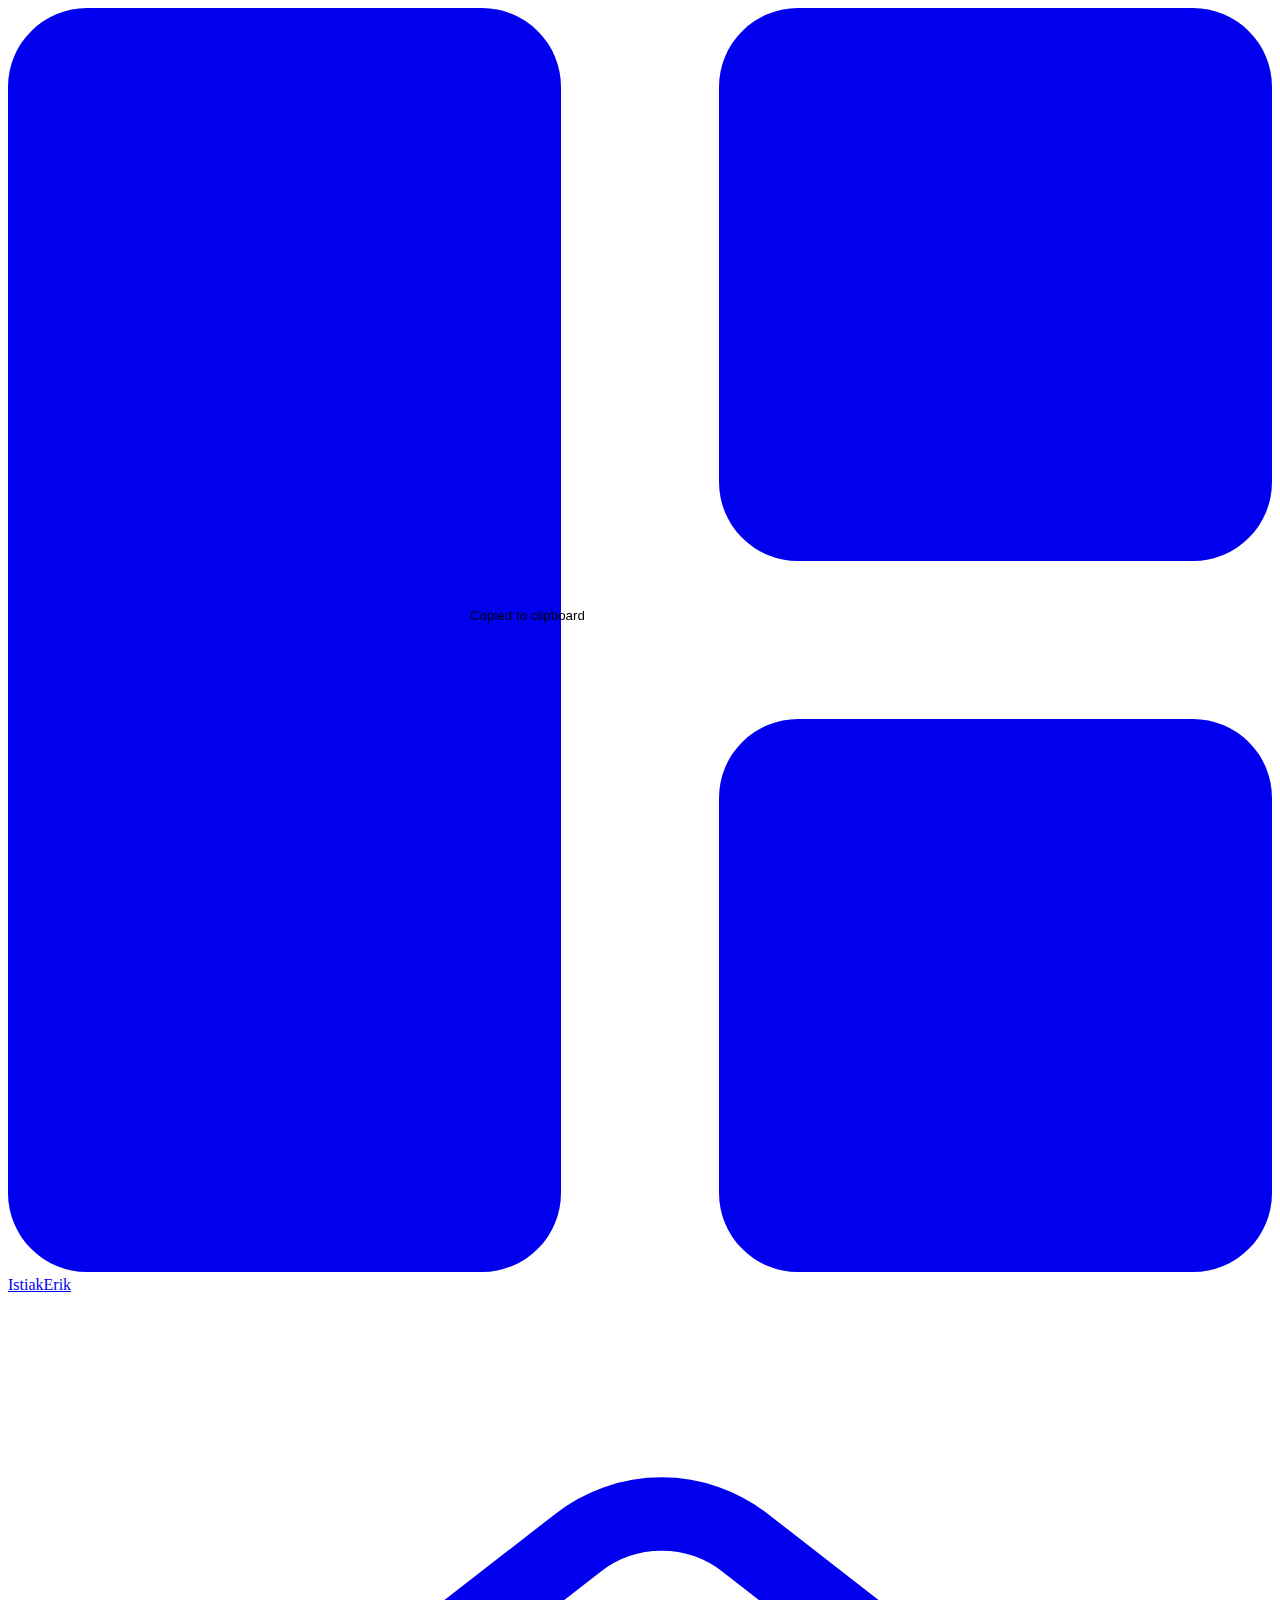
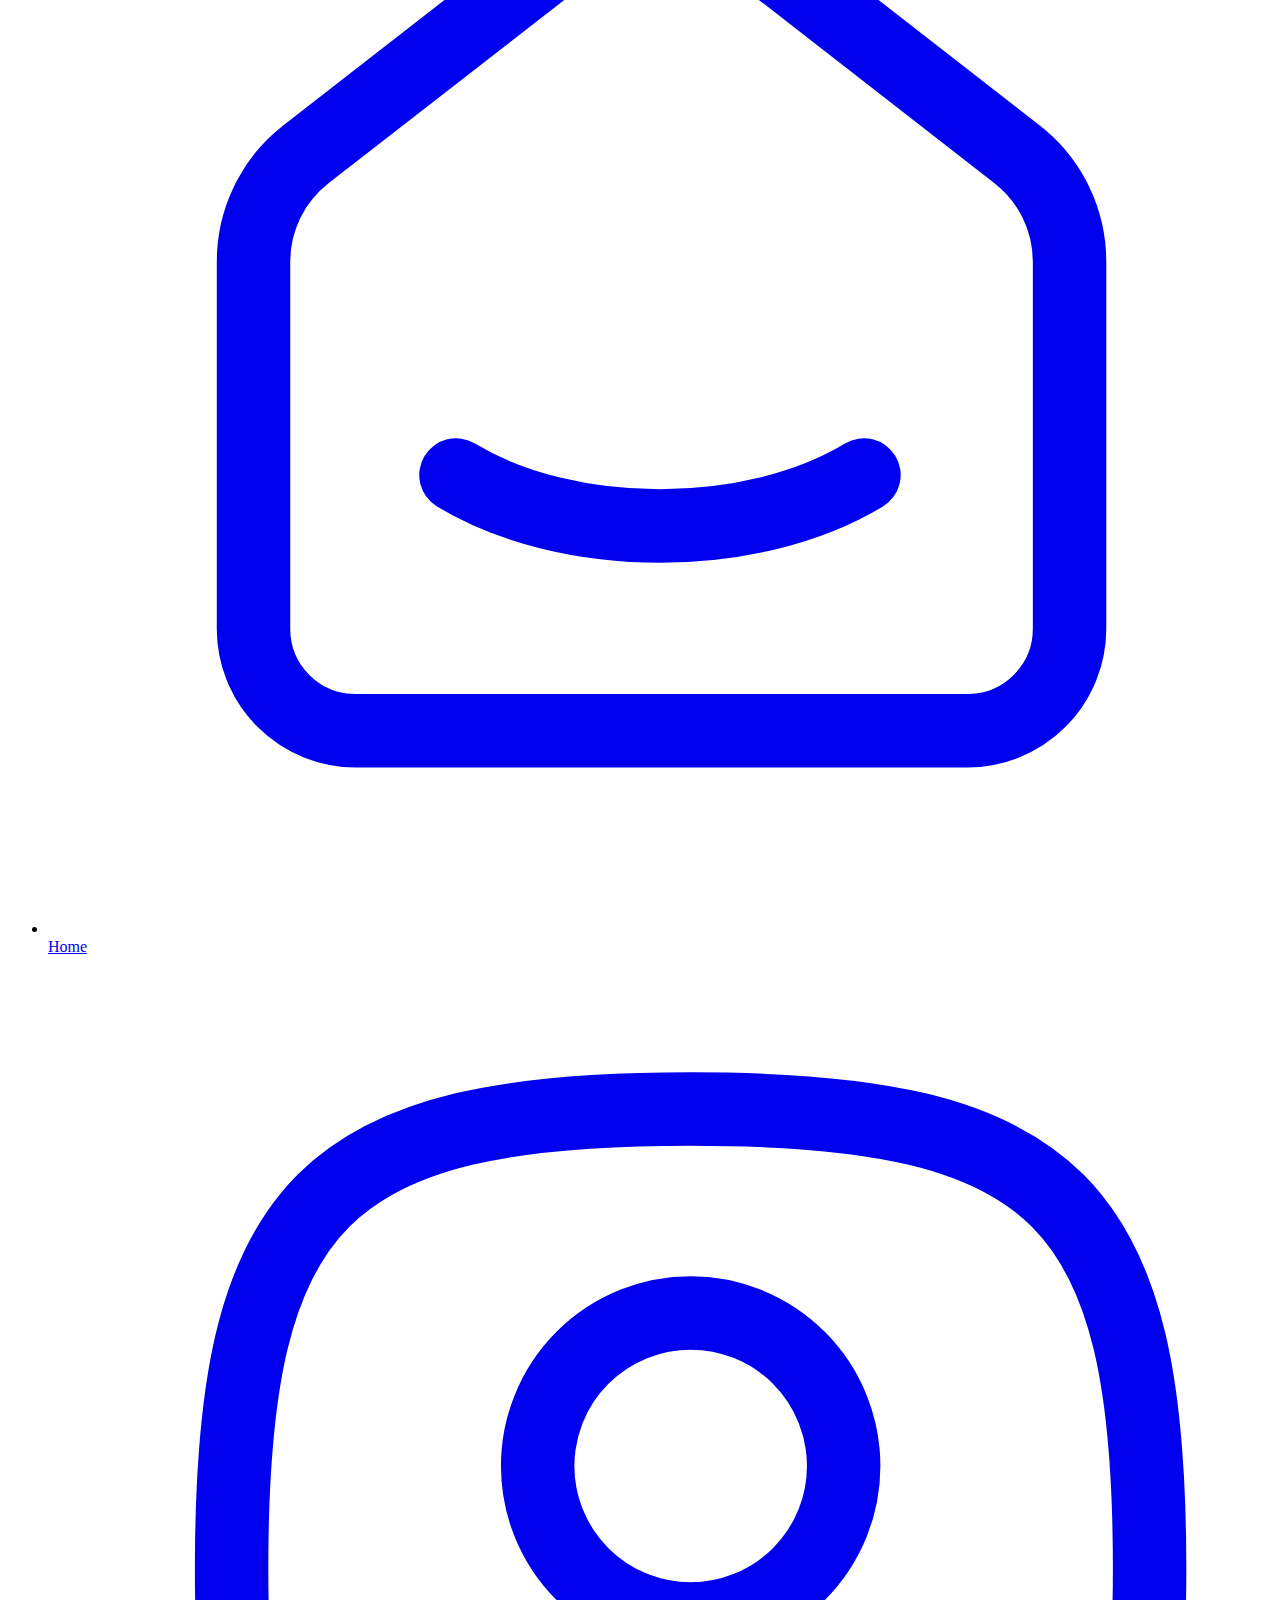
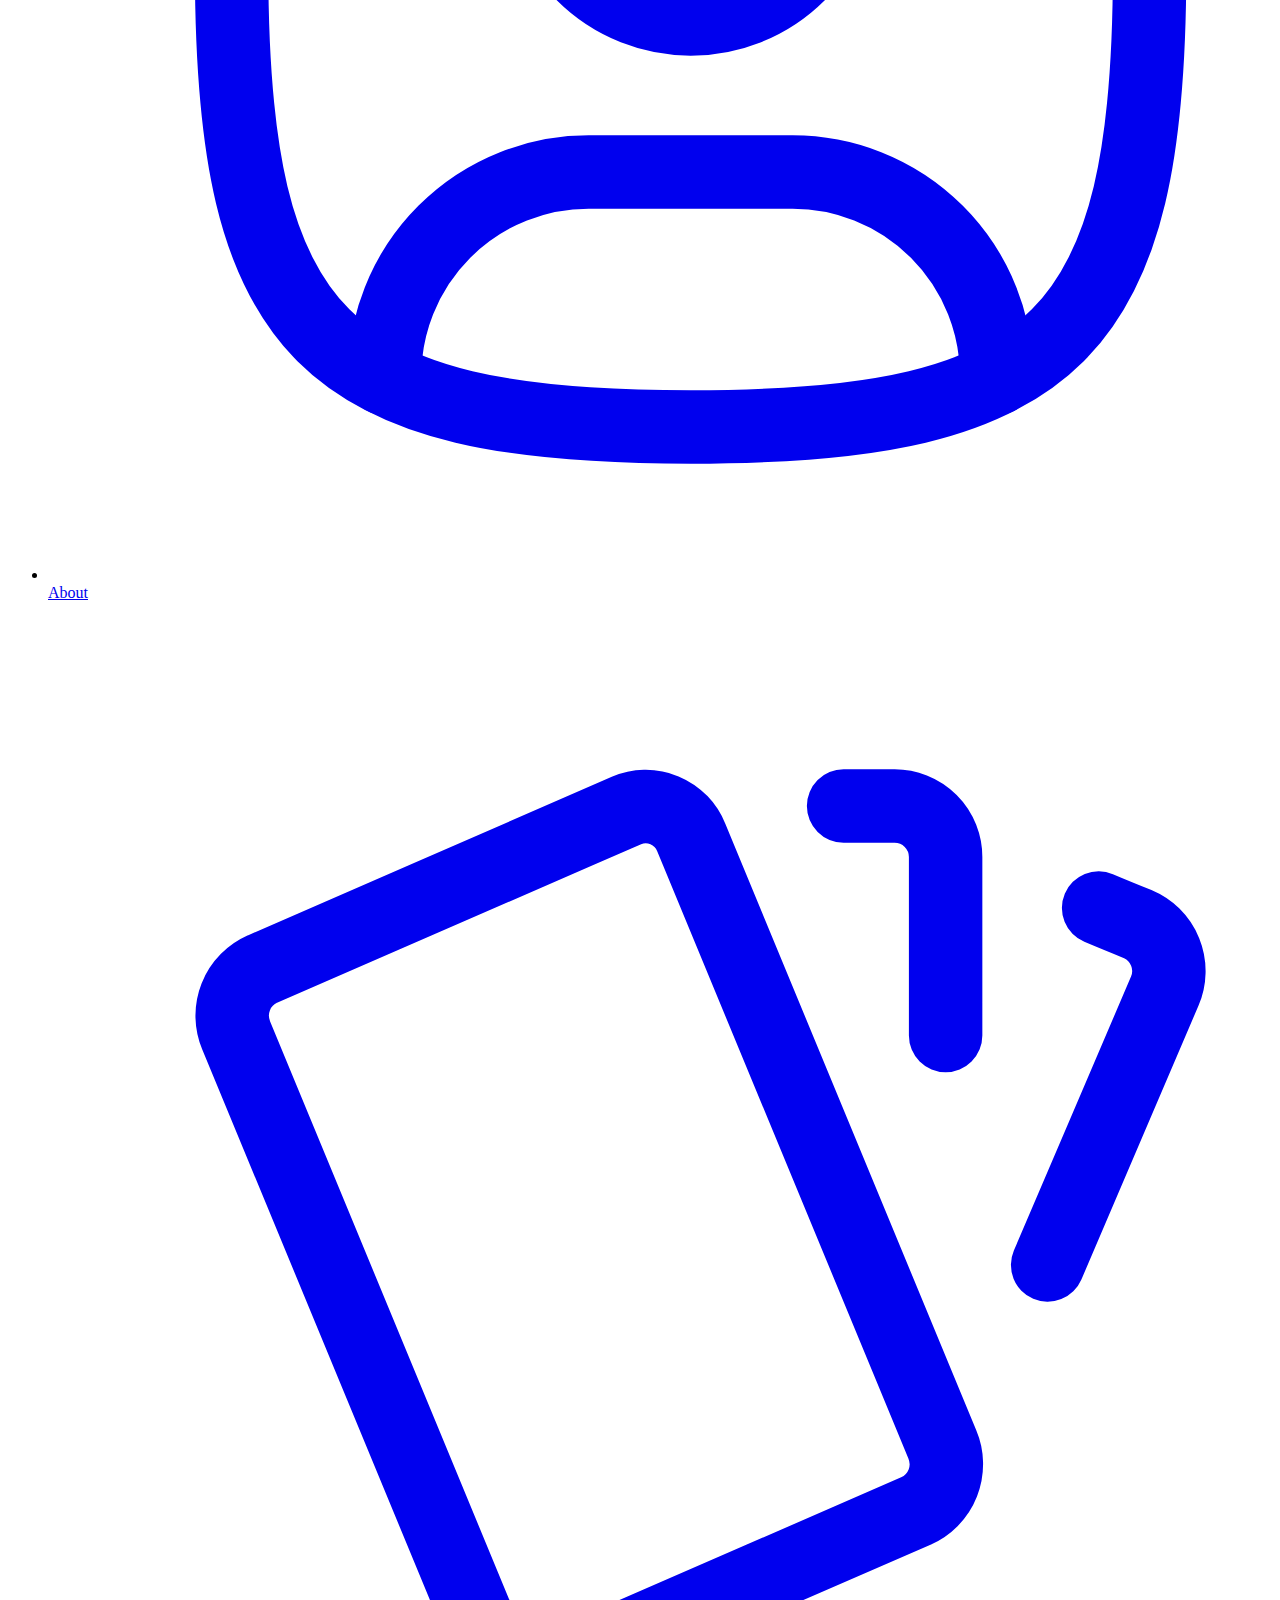
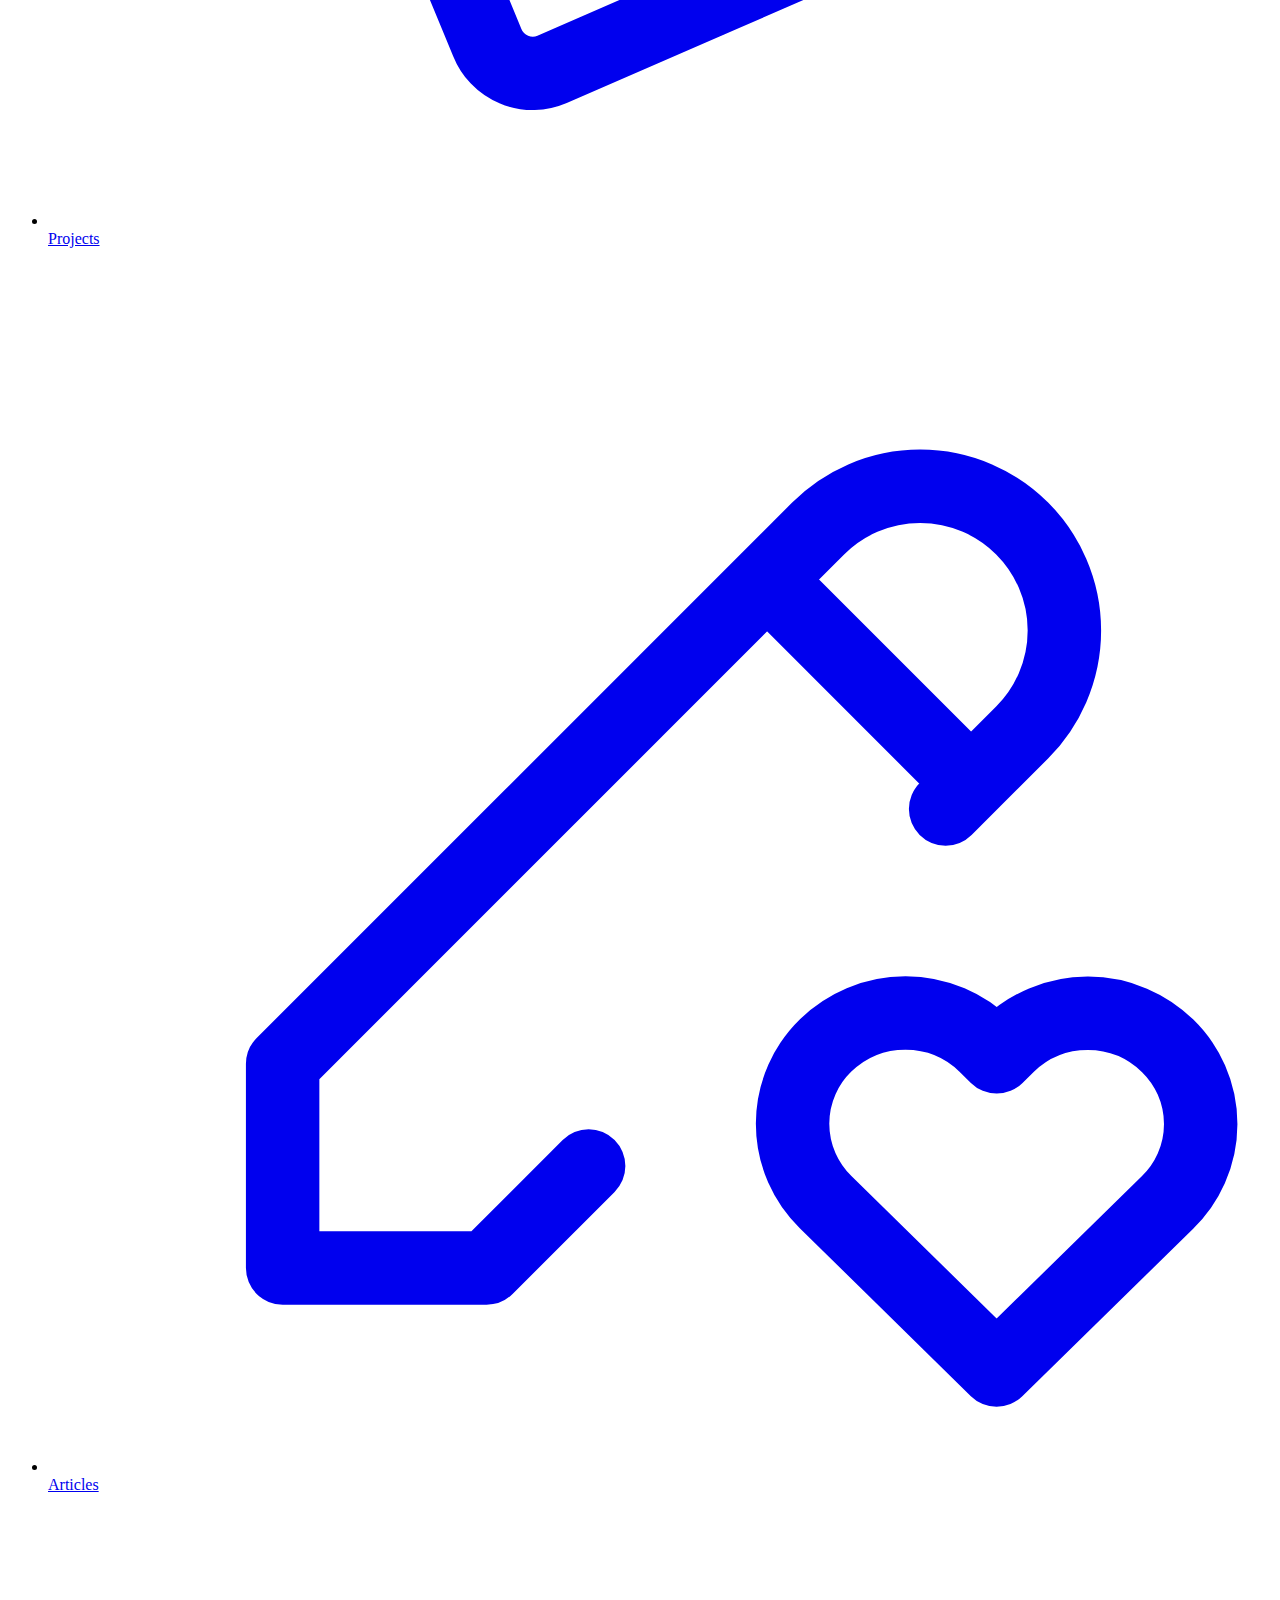
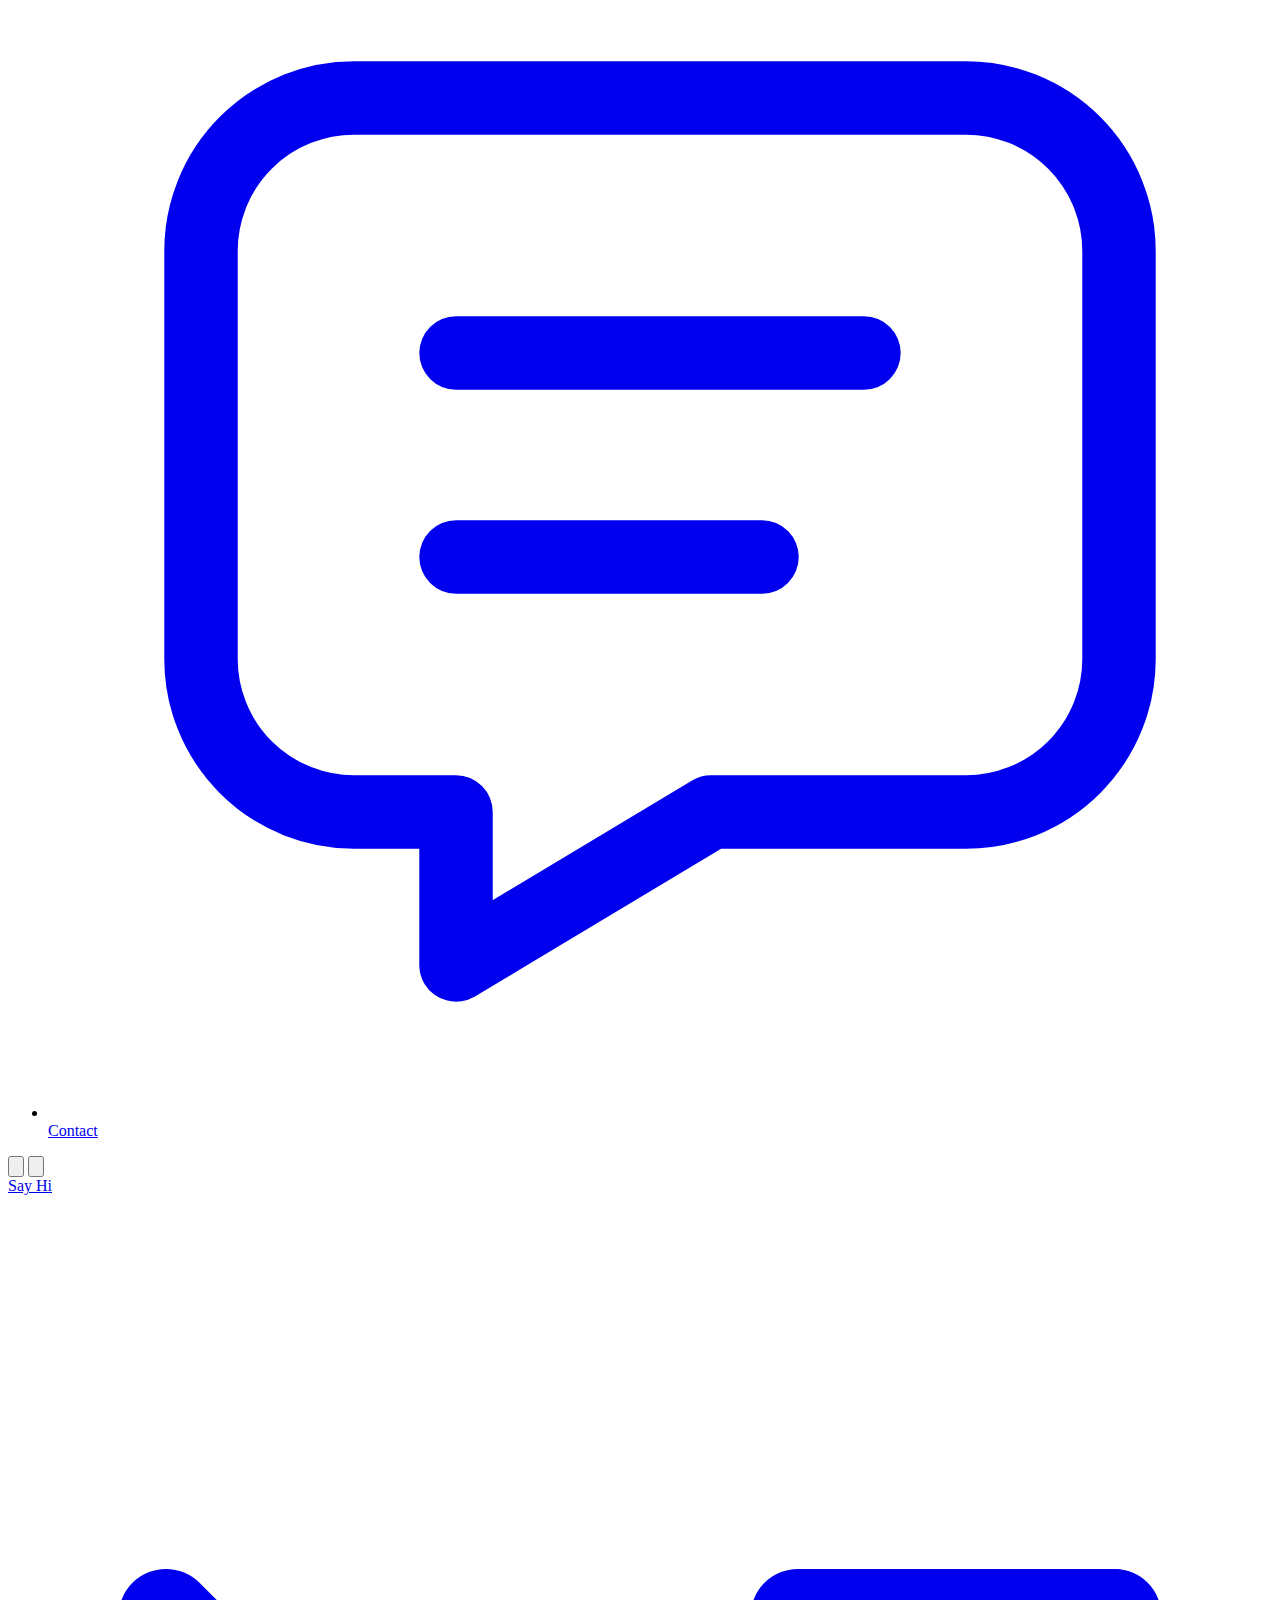
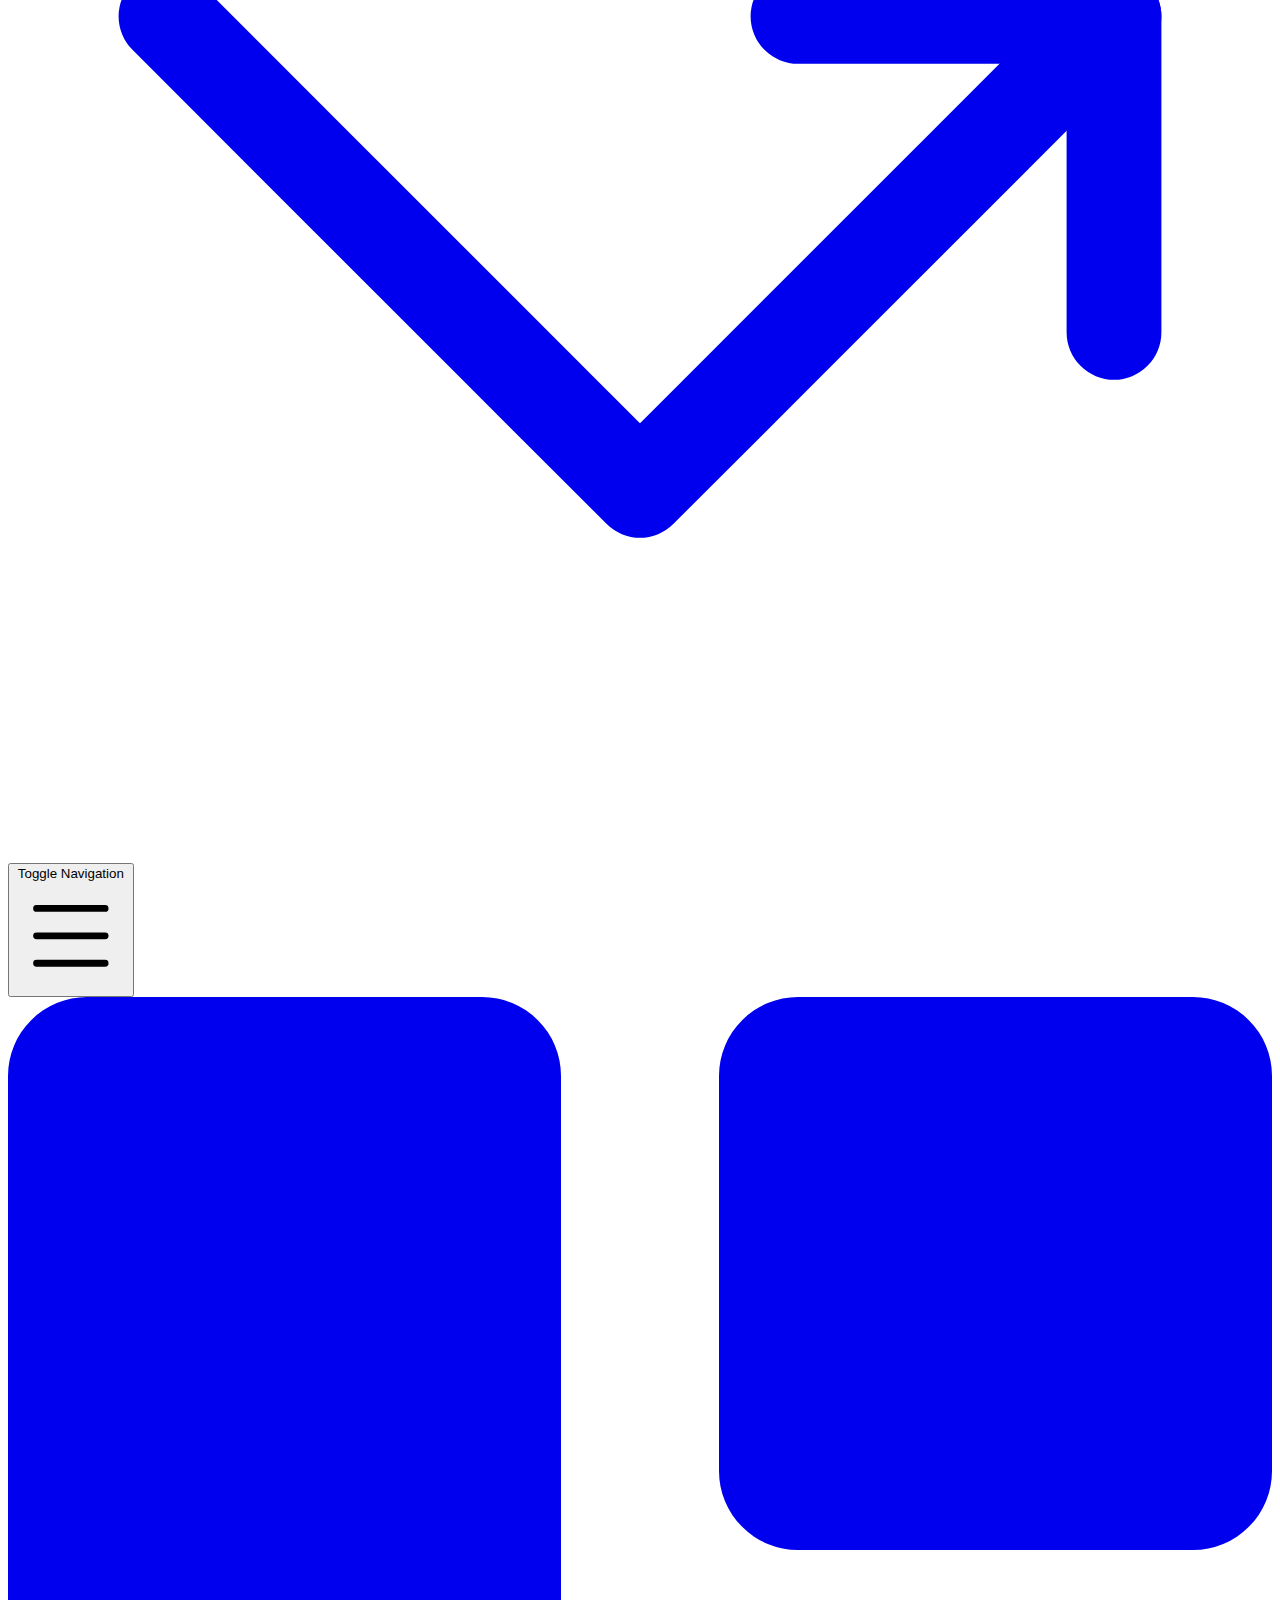
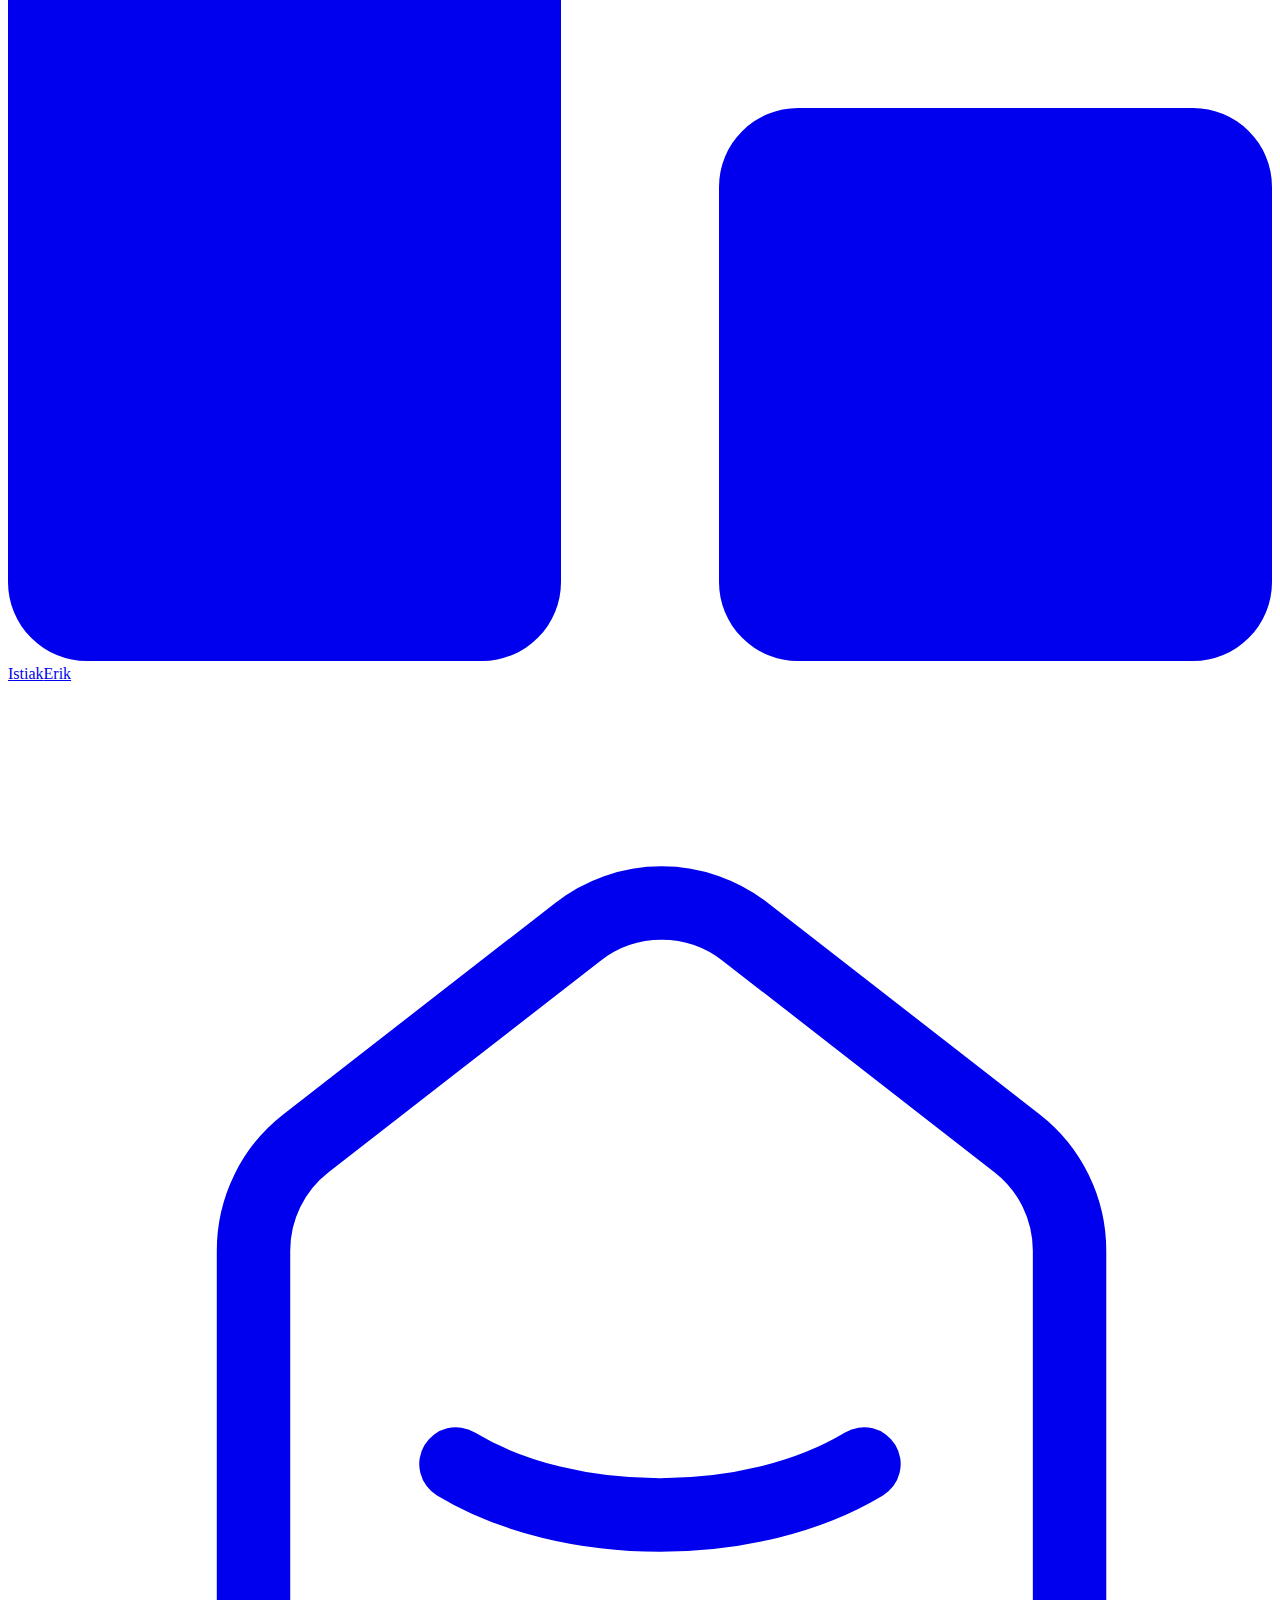
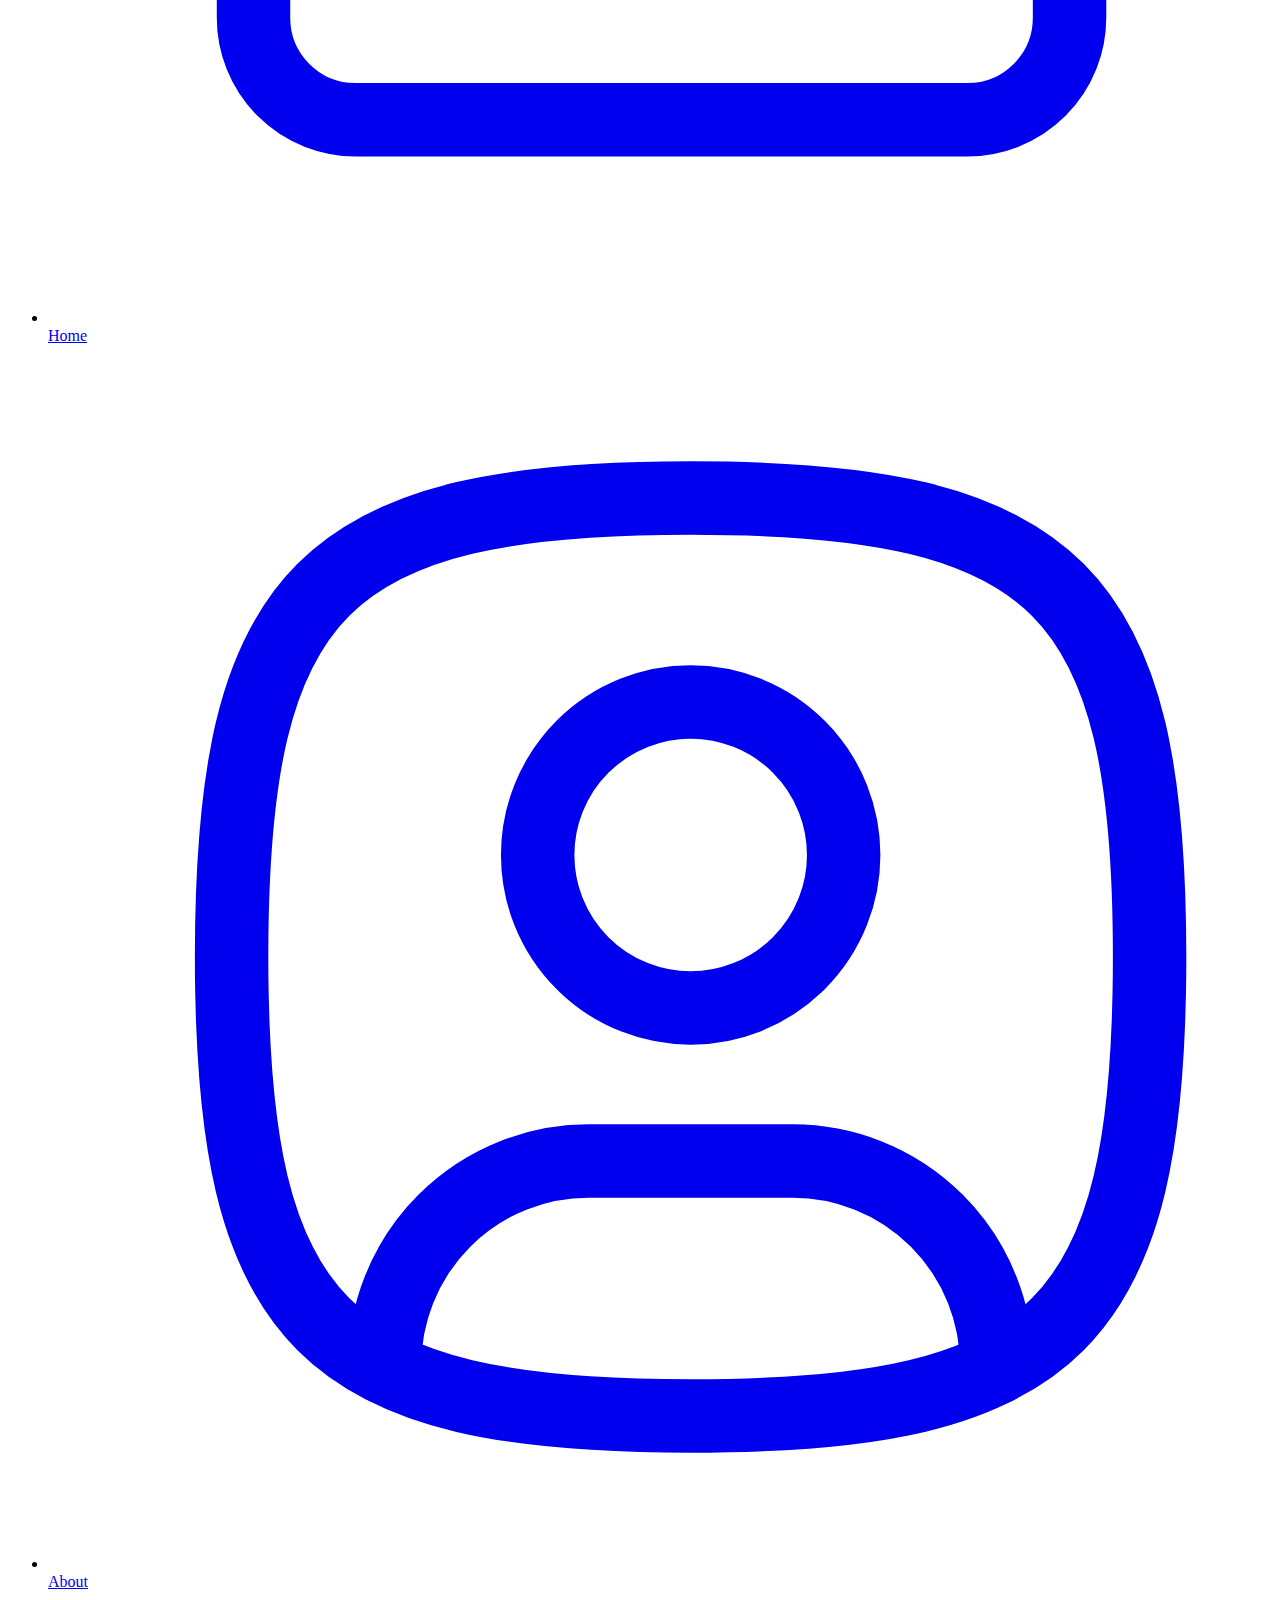
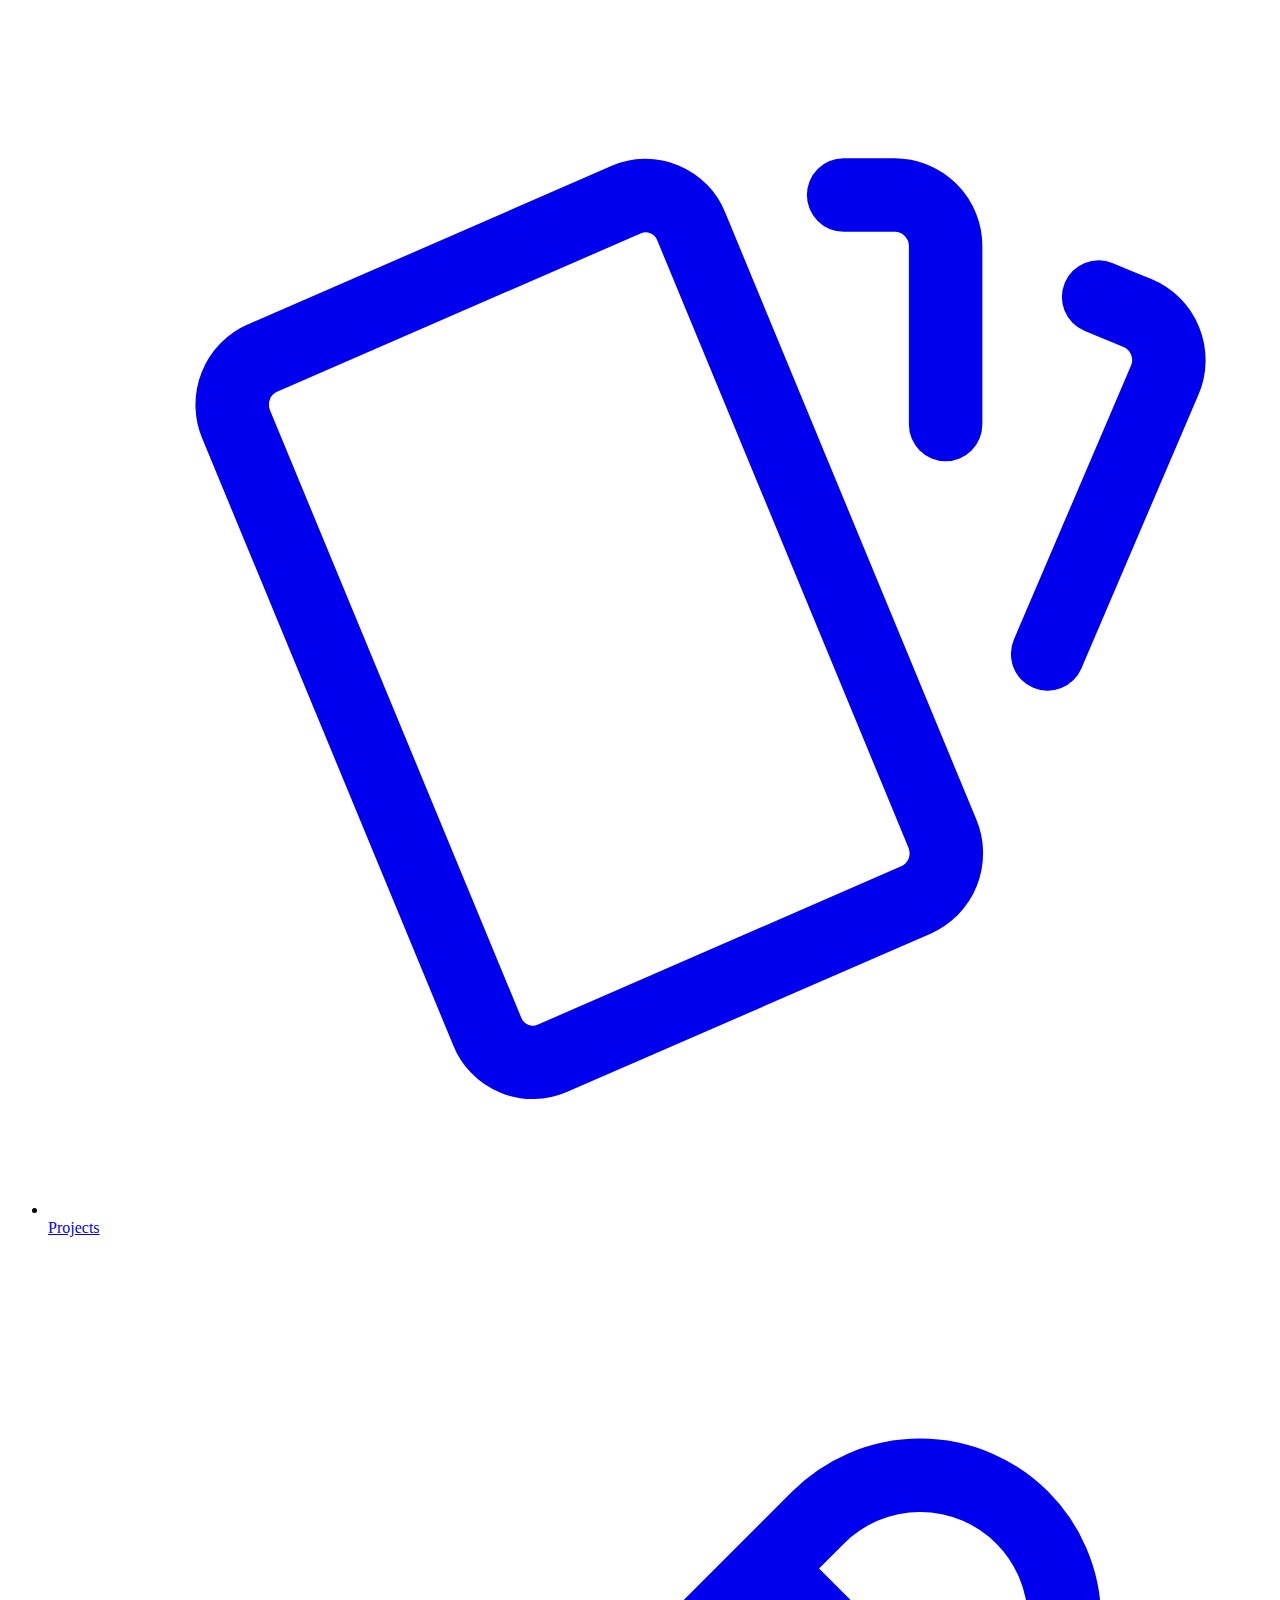
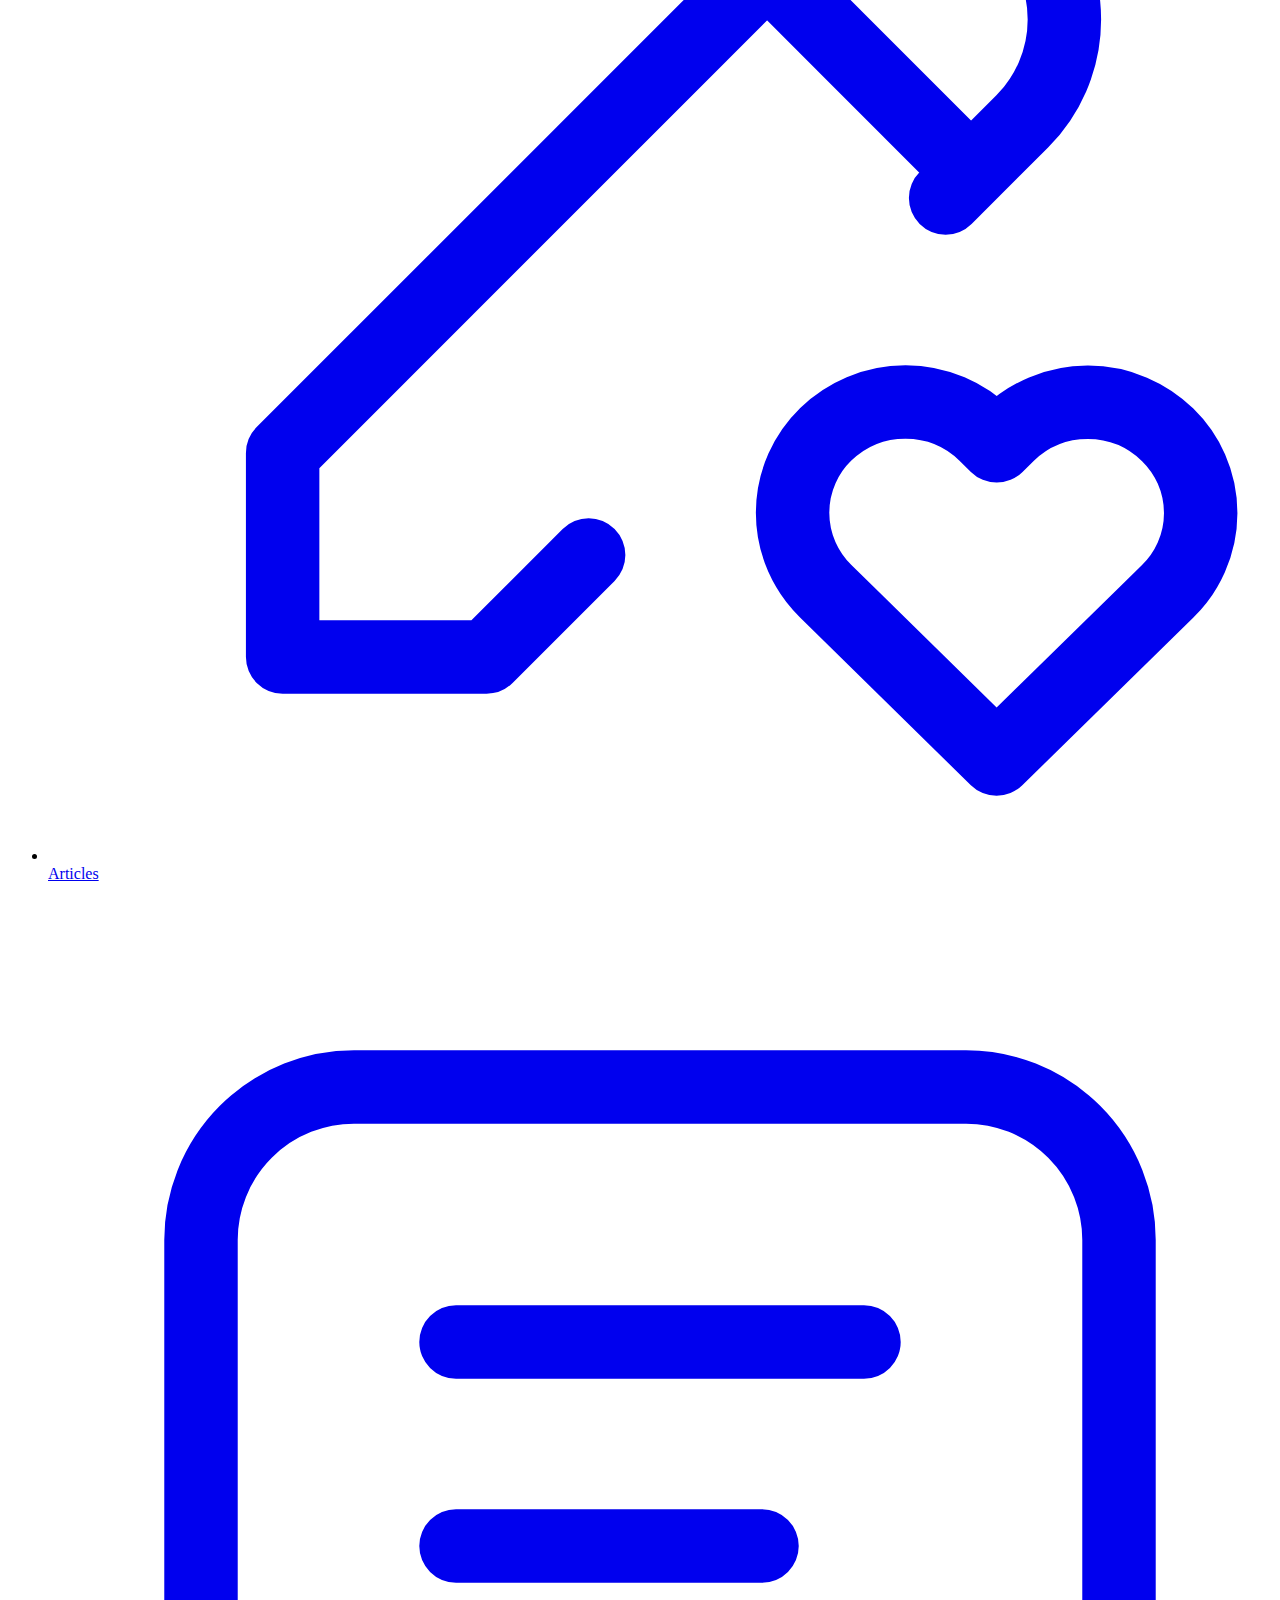
==== index.html @ b9581743 "Add files via upload" ====
<!DOCTYPE html>
<html lang="en" class="h-full dark"><head>
<meta http-equiv="content-type" content="text/html; charset=UTF-8">
    <!-- Required meta tags -->
    <meta charset="UTF-8">
    <meta name="viewport" content="width=device-width, initial-scale=1.0">
    <meta http-equiv="X-UA-Compatible" content="ie=edge">

    <!-- Title -->
    <title>Istiak Erik - Developer</title>

    <!-- Favicon -->
    <link rel="icon" href="https://marveltheme.com/tf/html/bentofolio-preview/assets/img/favicon.svg" type="image/svg+xml">

    <!-- Fonts -->
    <link rel="preconnect" href="https://fonts.googleapis.com/">
    <link rel="preconnect" href="https://fonts.gstatic.com/" crossorigin="">
    <link href="index_files/css2.css" rel="stylesheet">

    <!-- Styles -->
    <link rel="stylesheet" type="text/css" href="index_files/swiper-bundle.min.css">
    <link rel="stylesheet" type="text/css" href="index_files/venobox.min.css">
    <link rel="stylesheet" type="text/css" href="index_files/style.css">
</head>


<body class="relative h-screen overflow-y-auto overflow-x-hidden bg-light text-dark dark:bg-dark-2 dark:text-light">
    <div class="mx-auto flex max-w-screen-2xl flex-col justify-between gap-4 p-4 lg:gap-6 lg:p-6">
        <!-- Header -->
        <header class="sticky top-0 z-50">
            <div class="">
                <div class="flex items-center justify-between rounded-2xl bg-white p-3 shadow dark:bg-black dark:shadow-dark">
                    <!-- Logo -->
                    <a href="https://marveltheme.com/tf/html/bentofolio-preview/index.html" class="inline-flex items-center gap-3 px-3 text-2xl font-semibold text-dark dark:text-white">
                        <svg xmlns="http://www.w3.org/2000/svg" fill="none" viewBox="0 0 24 24" class="h-6 w-6">
                            <path fill="currentColor" d="M0 1.5A1.5 1.5 0 0 1 1.5 0H9a1.5 1.5 0 0 1 1.5 1.5v21A1.5 1.5 0 0 1 9 24H1.5A1.5 1.5 0 0 1 0 22.5v-21Zm13.5 0A1.5 1.5 0 0 1 15 0h7.5A1.5 1.5 0 0 1 24 1.5V9a1.5 1.5 0 0 1-1.5 1.5H15A1.5 1.5 0 0 1 13.5 9V1.5Zm0 13.5a1.5 1.5 0 0 1 1.5-1.5h7.5A1.5 1.5 0 0 1 24 15v7.5a1.5 1.5 0 0 1-1.5 1.5H15a1.5 1.5 0 0 1-1.5-1.5V15Z"></path>
                        </svg>

                        <span> Istiak<span class="text-primary">Erik</span> </span>
                    </a>

                    <!-- Navigation menu -->
                    <ul class="hidden flex-1 flex-wrap items-center justify-center lg:flex">
                        <li class="group/menu-item active">
                            <a href="index.html" class="group inline-flex items-center gap-2 rounded-lg px-3 py-2 text-center text-base font-medium text-muted transition hover:bg-light hover:text-dark group-[.active]/menu-item:bg-light group-[.active]/menu-item:text-dark dark:hover:bg-dark-2 dark:hover:text-white dark:group-[.active]/menu-item:bg-dark-2 dark:group-[.active]/menu-item:text-white">
                                <svg xmlns="http://www.w3.org/2000/svg" viewBox="0 0 20 20" fill="none" stroke="currentColor" stroke-linecap="round" stroke-linejoin="round" stroke-width="1.2" class="h-6 w-6 text-[#8991A7] transition group-hover:text-dark group-[.active]/menu-item:text-dark dark:group-hover:text-white dark:group-[.active]/menu-item:text-white">
                                    <path d="M15.833 7.258 11.39 3.802a2.222 2.222 0 0 0-2.728 0L4.216 7.258a2.22 2.22 0 0 0-.858 1.754v6a1.667 1.667 0 0 0 1.667 1.667h10a1.667 1.667 0 0 0 1.667-1.666v-6c0-.686-.317-1.334-.859-1.755Z"></path>
                                    <path d="M13.333 12.5c-1.841 1.11-4.826 1.11-6.667 0"></path>
                                </svg>
                                <span>Home</span>
                            </a>
                        </li>
                        <li class="group/menu-item ">
                            <a href="about.html" class="group inline-flex items-center gap-2 rounded-lg px-3 py-2 text-center text-base font-medium text-muted transition hover:bg-light hover:text-dark group-[.active]/menu-item:bg-light group-[.active]/menu-item:text-dark dark:hover:bg-dark-2 dark:hover:text-white dark:group-[.active]/menu-item:bg-dark-2 dark:group-[.active]/menu-item:text-white">
                                <svg xmlns="http://www.w3.org/2000/svg" viewBox="0 0 20 20" fill="none" stroke="currentColor" stroke-linecap="round" stroke-linejoin="round" stroke-width="1.2" class="h-6 w-6 text-[#8991A7] transition group-hover:text-dark group-[.active]/menu-item:text-dark dark:group-hover:text-white dark:group-[.active]/menu-item:text-white">
                                    <path d="M10.5 10.833a2.5 2.5 0 1 0 0-5 2.5 2.5 0 0 0 0 5Z"></path>
                                    <path d="M10.5 2.5c6 0 7.5 1.5 7.5 7.5s-1.5 7.5-7.5 7.5S3 16 3 10s1.5-7.5 7.5-7.5Z"></path>
                                    <path d="M5.5 16.708v-.041a3.333 3.333 0 0 1 3.333-3.334h3.334a3.333 3.333 0 0 1 3.333 3.334v.041"></path>
                                </svg>
                                <span>About</span>
                            </a>
                        </li>
                        <!-- <li class="group/menu-item ">
                            <a href="services.html" class="group inline-flex items-center gap-2 rounded-lg px-3 py-2 text-center text-base font-medium text-muted transition hover:bg-light hover:text-dark group-[.active]/menu-item:bg-light group-[.active]/menu-item:text-dark dark:hover:bg-dark-2 dark:hover:text-white dark:group-[.active]/menu-item:bg-dark-2 dark:group-[.active]/menu-item:text-white">
                                <svg xmlns="http://www.w3.org/2000/svg" viewBox="0 0 20 20" fill="none" stroke="currentColor" stroke-linecap="round" stroke-linejoin="round" stroke-width="1.2" class="h-6 w-6 text-[#8991A7] transition group-hover:text-dark group-[.active]/menu-item:text-dark dark:group-hover:text-white dark:group-[.active]/menu-item:text-white">
                                    <path d="M10.5 3.333 3.833 6.667 10.5 10l6.667-3.333L10.5 3.333ZM3.833 10l6.667 3.333L17.167 10M3.833 13.333l6.667 3.334 6.667-3.334"></path>
                                </svg>
                                <span>Services</span>
                            </a>
                        </li> -->
                        <li class="group/menu-item ">
                            <a href="portfolio.html" class="group inline-flex items-center gap-2 rounded-lg px-3 py-2 text-center text-base font-medium text-muted transition hover:bg-light hover:text-dark group-[.active]/menu-item:bg-light group-[.active]/menu-item:text-dark dark:hover:bg-dark-2 dark:hover:text-white dark:group-[.active]/menu-item:bg-dark-2 dark:group-[.active]/menu-item:text-white">
                                <svg xmlns="http://www.w3.org/2000/svg" viewBox="0 0 20 20" fill="none" stroke="currentColor" stroke-linecap="round" stroke-linejoin="round" stroke-width="1.2" class="h-6 w-6 text-[#8991A7] transition group-hover:text-dark group-[.active]/menu-item:text-dark dark:group-hover:text-white dark:group-[.active]/menu-item:text-white">
                                    <path d="m3.503 5.998 5.949-2.591a.8.8 0 0 1 1.058.439l4.103 9.918a.834.834 0 0 1-.428 1.087l-5.948 2.59a.8.8 0 0 1-1.059-.438l-4.103-9.92a.833.833 0 0 1 .428-1.085ZM13 3.333h.833a.833.833 0 0 1 .834.834v2.916M17.167 5c.22.093.433.18.64.263a.833.833 0 0 1 .442 1.092l-1.915 4.478"></path>
                                </svg>
                                <span>Projects</span>
                            </a>
                        </li>
                        <li class="group/menu-item ">
                            <a href="blogs.html" class="group inline-flex items-center gap-2 rounded-lg px-3 py-2 text-center text-base font-medium text-muted transition hover:bg-light hover:text-dark group-[.active]/menu-item:bg-light group-[.active]/menu-item:text-dark dark:hover:bg-dark-2 dark:hover:text-white dark:group-[.active]/menu-item:bg-dark-2 dark:group-[.active]/menu-item:text-white">
                                <svg xmlns="http://www.w3.org/2000/svg" viewBox="0 0 20 20" fill="none" stroke="currentColor" stroke-linecap="round" stroke-linejoin="round" stroke-width="1.2" class="h-6 w-6 text-[#8991A7] transition group-hover:text-dark group-[.active]/menu-item:text-dark dark:group-hover:text-white dark:group-[.active]/menu-item:text-white">
                                    <path d="m14.667 9.167 1.25-1.25a2.357 2.357 0 1 0-3.333-3.334l-8.75 8.75v3.334h3.333L8.834 15m2.916-9.583 3.333 3.333m.417 9.583 2.792-2.736a1.785 1.785 0 0 0 .004-2.56 1.87 1.87 0 0 0-2.608-.005l-.186.184-.186-.184a1.869 1.869 0 0 0-2.607-.005 1.787 1.787 0 0 0-.005 2.56l2.796 2.746Z"></path>
                                </svg>
                                <span>Articles</span>
                            </a>
                        </li>
                        <li class="group/menu-item ">
                            <a href="contact.html" class="group inline-flex items-center gap-2 rounded-lg px-3 py-2 text-center text-base font-medium text-muted transition hover:bg-light hover:text-dark group-[.active]/menu-item:bg-light group-[.active]/menu-item:text-dark dark:hover:bg-dark-2 dark:hover:text-white dark:group-[.active]/menu-item:bg-dark-2 dark:group-[.active]/menu-item:text-white">
                                <svg xmlns="http://www.w3.org/2000/svg" viewBox="0 0 20 20" fill="none" stroke="currentColor" stroke-linecap="round" stroke-linejoin="round" stroke-width="1.2" class="h-6 w-6 text-[#8991A7] transition group-hover:text-dark group-[.active]/menu-item:text-dark dark:group-hover:text-white dark:group-[.active]/menu-item:text-white">
                                    <path d="M6.667 7.5h6.666m-6.666 3.333h5M15 3.333a2.5 2.5 0 0 1 2.5 2.5V12.5A2.5 2.5 0 0 1 15 15h-4.167l-4.166 2.5V15H5a2.5 2.5 0 0 1-2.5-2.5V5.833a2.5 2.5 0 0 1 2.5-2.5h10Z"></path>
                                </svg>
                                <span>Contact</span>
                            </a>
                        </li>
                    </ul>

                    <!-- Header buttons -->
                    <div class="hidden items-center gap-4 lg:flex">
                        <!-- Theme appearance toggler -->
                        <div class="">
                            <button type="button" class="hs-dark-mode group flex h-10 w-10 items-center justify-center rounded-lg text-center font-medium text-dark transition hover:bg-light hs-dark-mode-active:hidden dark:text-gray-400 dark:hover:text-gray-500" data-hs-theme-click-value="dark">
                                <svg xmlns="http://www.w3.org/2000/svg" fill="currentColor" viewBox="0 0 24 24" class="h-6 w-6">
                                    <path d="M11.8 3a8.656 8.656 0 0 0-4.523 1.28A8.918 8.918 0 0 0 4.04 7.756a9.167 9.167 0 0 0 .44 9.24 8.863 8.863 0 0 0 3.553 3.137 8.633 8.633 0 0 0 4.624.824 8.69 8.69 0 0 0 4.381-1.723 8.973 8.973 0 0 0 2.892-3.78c.3-.738-.419-1.48-1.142-1.179a5.604 5.604 0 0 1-3.892.15 5.74 5.74 0 0 1-3.083-2.431 5.956 5.956 0 0 1-.848-3.886c.17-1.357.8-2.61 1.78-3.541l.069-.072c.485-.567.099-1.488-.668-1.488h-.234l-.06-.005L11.8 3Z"></path>
                                </svg>
                            </button>
                            <button type="button" class="hs-dark-mode group hidden h-10 w-10 items-center justify-center rounded-lg text-center font-medium text-dark transition hover:bg-light hs-dark-mode-active:flex dark:text-[#FD7E41] dark:hover:bg-dark dark:hover:text-[#FD7E41]" data-hs-theme-click-value="light">
                                <svg xmlns="http://www.w3.org/2000/svg" fill="currentColor" viewBox="0 0 20 20" class="h-6 w-6">
                                    <path d="M10 15.833a.833.833 0 0 1 .828.736l.005.098v.833a.833.833 0 0 1-1.66.097l-.006-.097v-.833a.833.833 0 0 1 .833-.834Zm5.26-1.741.08.069.582.583a.833.833 0 0 1-1.1 1.248l-.078-.07-.583-.583a.833.833 0 0 1 1.015-1.306l.085.059Zm-9.42.068a.833.833 0 0 1 .068 1.1l-.069.08-.583.582a.833.833 0 0 1-1.248-1.1l.07-.078.583-.583a.833.833 0 0 1 1.178 0ZM3.333 9.167a.833.833 0 0 1 .098 1.66l-.098.006H2.5a.833.833 0 0 1-.098-1.66l.098-.006h.833Zm14.167 0a.833.833 0 0 1 .098 1.66l-.098.006h-.833a.833.833 0 0 1-.098-1.66l.098-.006h.833ZM5.178 4.008l.078.07.583.583a.833.833 0 0 1-1.1 1.247l-.078-.069-.583-.583A.833.833 0 0 1 5.092 3.95l.086.058Zm10.744.069a.833.833 0 0 1 .07 1.1l-.07.079-.583.583a.833.833 0 0 1-1.247-1.1l.069-.078.583-.584a.833.833 0 0 1 1.178 0ZM10 1.667a.833.833 0 0 1 .828.736l.005.097v.833a.833.833 0 0 1-1.66.098l-.006-.098V2.5A.833.833 0 0 1 10 1.667Zm0 4.166a4.167 4.167 0 1 1-4.163 4.348L5.833 10l.004-.18A4.167 4.167 0 0 1 10 5.832Z"></path>
                                </svg>
                            </button>
                        </div>

                        <a href="contact.html" class="inline-flex items-center gap-2 rounded-lg bg-dark px-6 py-4 text-center text-base font-semibold leading-tight text-white transition hover:bg-primary dark:bg-dark-2 dark:text-white dark:hover:bg-primary dark:hover:text-white">
                            <span>Say Hi</span>
                            <svg xmlns="http://www.w3.org/2000/svg" fill="none" viewBox="0 0 20 20" stroke="currentColor" stroke-linecap="round" stroke-linejoin="round" stroke-width="1.5" class="h-5 w-5">
                                <path d="M17.5 11.667v-5h-5"></path>
                                <path d="m17.5 6.667-7.5 7.5-7.5-7.5"></path>
                            </svg>
                        </a>
                    </div>

                    <!-- Navigation toggler -->
                    <button type="button" class="text-dark transition dark:text-white/70 lg:hidden" data-hs-overlay="#mobile-menu" aria-controls="mobile-menu" aria-label="Toggle navigation">
                        <span class="sr-only">Toggle Navigation</span>
                        <svg class="h-9 w-9 flex-shrink-0" fill="currentColor" viewBox="0 0 16 16">
                            <path fill-rule="evenodd" d="M2.5 12a.5.5 0 0 1 .5-.5h10a.5.5 0 0 1 0 1H3a.5.5 0 0 1-.5-.5zm0-4a.5.5 0 0 1 .5-.5h10a.5.5 0 0 1 0 1H3a.5.5 0 0 1-.5-.5zm0-4a.5.5 0 0 1 .5-.5h10a.5.5 0 0 1 0 1H3a.5.5 0 0 1-.5-.5z"></path>
                        </svg>
                    </button>
                </div>
            </div>
        </header>
        <!-- Header end -->

        <!-- Mobile menu -->
        <div id="mobile-menu" class="hs-overlay fixed bottom-0 start-0 top-0 z-[60] hidden h-full w-64 -translate-x-full transform overflow-y-auto bg-white transition-all duration-300 hs-overlay-open:translate-x-0 dark:bg-black [&amp;::-webkit-scrollbar-thumb]:rounded-full [&amp;::-webkit-scrollbar-thumb]:bg-gray-300 [&amp;::-webkit-scrollbar-track]:bg-gray-100 [&amp;::-webkit-scrollbar]:w-2">
            <div class="flex h-full flex-col justify-between gap-5 p-5">
                <div class="">
                    <!-- Logo -->
                    <a href="index.html" class="inline-flex items-center gap-3 px-3 text-2xl font-semibold text-dark dark:text-white">
                        <svg xmlns="http://www.w3.org/2000/svg" fill="none" viewBox="0 0 24 24" class="h-6 w-6">
                            <path fill="currentColor" d="M0 1.5A1.5 1.5 0 0 1 1.5 0H9a1.5 1.5 0 0 1 1.5 1.5v21A1.5 1.5 0 0 1 9 24H1.5A1.5 1.5 0 0 1 0 22.5v-21Zm13.5 0A1.5 1.5 0 0 1 15 0h7.5A1.5 1.5 0 0 1 24 1.5V9a1.5 1.5 0 0 1-1.5 1.5H15A1.5 1.5 0 0 1 13.5 9V1.5Zm0 13.5a1.5 1.5 0 0 1 1.5-1.5h7.5A1.5 1.5 0 0 1 24 15v7.5a1.5 1.5 0 0 1-1.5 1.5H15a1.5 1.5 0 0 1-1.5-1.5V15Z"></path>
                        </svg>

                        <span> Istiak<span class="text-primary">Erik</span> </span>
                    </a>
                </div>

                <ul class="mt-4 flex flex-1 flex-col gap-2">
                    <li class="group/menu-item active">
                        <a href="index.html" class="group inline-flex w-full items-center gap-2 rounded-lg px-3 py-2 text-center text-base font-medium text-muted transition hover:bg-light hover:text-dark group-[.active]/menu-item:bg-light group-[.active]/menu-item:text-dark dark:hover:bg-dark-2 dark:hover:text-white dark:group-[.active]/menu-item:bg-dark-2 dark:group-[.active]/menu-item:text-white">
                            <svg xmlns="http://www.w3.org/2000/svg" viewBox="0 0 20 20" fill="none" stroke="currentColor" stroke-linecap="round" stroke-linejoin="round" stroke-width="1.2" class="h-6 w-6 text-[#8991A7] transition group-hover:text-dark group-[.active]/menu-item:text-dark dark:group-hover:text-white dark:group-[.active]/menu-item:text-white">
                                <path d="M15.833 7.258 11.39 3.802a2.222 2.222 0 0 0-2.728 0L4.216 7.258a2.22 2.22 0 0 0-.858 1.754v6a1.667 1.667 0 0 0 1.667 1.667h10a1.667 1.667 0 0 0 1.667-1.666v-6c0-.686-.317-1.334-.859-1.755Z"></path>
                                <path d="M13.333 12.5c-1.841 1.11-4.826 1.11-6.667 0"></path>
                            </svg>
                            <span>Home</span>
                        </a>
                    </li>
                    <li class="group/menu-item ">
                        <a href="about.html" class="group inline-flex w-full items-center gap-2 rounded-lg px-3 py-2 text-center text-base font-medium text-muted transition hover:bg-light hover:text-dark group-[.active]/menu-item:bg-light group-[.active]/menu-item:text-dark dark:hover:bg-dark-2 dark:hover:text-white dark:group-[.active]/menu-item:bg-dark-2 dark:group-[.active]/menu-item:text-white">
                            <svg xmlns="http://www.w3.org/2000/svg" viewBox="0 0 20 20" fill="none" stroke="currentColor" stroke-linecap="round" stroke-linejoin="round" stroke-width="1.2" class="h-6 w-6 text-[#8991A7] transition group-hover:text-dark group-[.active]/menu-item:text-dark dark:group-hover:text-white dark:group-[.active]/menu-item:text-white">
                                <path d="M10.5 10.833a2.5 2.5 0 1 0 0-5 2.5 2.5 0 0 0 0 5Z"></path>
                                <path d="M10.5 2.5c6 0 7.5 1.5 7.5 7.5s-1.5 7.5-7.5 7.5S3 16 3 10s1.5-7.5 7.5-7.5Z"></path>
                                <path d="M5.5 16.708v-.041a3.333 3.333 0 0 1 3.333-3.334h3.334a3.333 3.333 0 0 1 3.333 3.334v.041"></path>
                            </svg>
                            <span>About</span>
                        </a>
                    </li>
                    <!-- <li class="group/menu-item ">
                        <a href="services.html" class="group inline-flex w-full items-center gap-2 rounded-lg px-3 py-2 text-center text-base font-medium text-muted transition hover:bg-light hover:text-dark group-[.active]/menu-item:bg-light group-[.active]/menu-item:text-dark dark:hover:bg-dark-2 dark:hover:text-white dark:group-[.active]/menu-item:bg-dark-2 dark:group-[.active]/menu-item:text-white">
                            <svg xmlns="http://www.w3.org/2000/svg" viewBox="0 0 20 20" fill="none" stroke="currentColor" stroke-linecap="round" stroke-linejoin="round" stroke-width="1.2" class="h-6 w-6 text-[#8991A7] transition group-hover:text-dark group-[.active]/menu-item:text-dark dark:group-hover:text-white dark:group-[.active]/menu-item:text-white">
                                <path d="M10.5 3.333 3.833 6.667 10.5 10l6.667-3.333L10.5 3.333ZM3.833 10l6.667 3.333L17.167 10M3.833 13.333l6.667 3.334 6.667-3.334"></path>
                            </svg>
                            <span>Services</span>
                        </a>
                    </li> -->
                    <li class="group/menu-item ">
                        <a href="portfolio.html" class="group inline-flex w-full items-center gap-2 rounded-lg px-3 py-2 text-center text-base font-medium text-muted transition hover:bg-light hover:text-dark group-[.active]/menu-item:bg-light group-[.active]/menu-item:text-dark dark:hover:bg-dark-2 dark:hover:text-white dark:group-[.active]/menu-item:bg-dark-2 dark:group-[.active]/menu-item:text-white">
                            <svg xmlns="http://www.w3.org/2000/svg" viewBox="0 0 20 20" fill="none" stroke="currentColor" stroke-linecap="round" stroke-linejoin="round" stroke-width="1.2" class="h-6 w-6 text-[#8991A7] transition group-hover:text-dark group-[.active]/menu-item:text-dark dark:group-hover:text-white dark:group-[.active]/menu-item:text-white">
                                <path d="m3.503 5.998 5.949-2.591a.8.8 0 0 1 1.058.439l4.103 9.918a.834.834 0 0 1-.428 1.087l-5.948 2.59a.8.8 0 0 1-1.059-.438l-4.103-9.92a.833.833 0 0 1 .428-1.085ZM13 3.333h.833a.833.833 0 0 1 .834.834v2.916M17.167 5c.22.093.433.18.64.263a.833.833 0 0 1 .442 1.092l-1.915 4.478"></path>
                            </svg>
                            <span>Projects</span>
                        </a>
                    </li>
                    <li class="group/menu-item ">
                        <a href="blog.html" class="group inline-flex w-full items-center gap-2 rounded-lg px-3 py-2 text-center text-base font-medium text-muted transition hover:bg-light hover:text-dark group-[.active]/menu-item:bg-light group-[.active]/menu-item:text-dark dark:hover:bg-dark-2 dark:hover:text-white dark:group-[.active]/menu-item:bg-dark-2 dark:group-[.active]/menu-item:text-white">
                            <svg xmlns="http://www.w3.org/2000/svg" viewBox="0 0 20 20" fill="none" stroke="currentColor" stroke-linecap="round" stroke-linejoin="round" stroke-width="1.2" class="h-6 w-6 text-[#8991A7] transition group-hover:text-dark group-[.active]/menu-item:text-dark dark:group-hover:text-white dark:group-[.active]/menu-item:text-white">
                                <path d="m14.667 9.167 1.25-1.25a2.357 2.357 0 1 0-3.333-3.334l-8.75 8.75v3.334h3.333L8.834 15m2.916-9.583 3.333 3.333m.417 9.583 2.792-2.736a1.785 1.785 0 0 0 .004-2.56 1.87 1.87 0 0 0-2.608-.005l-.186.184-.186-.184a1.869 1.869 0 0 0-2.607-.005 1.787 1.787 0 0 0-.005 2.56l2.796 2.746Z"></path>
                            </svg>
                            <span>Articles</span>
                        </a>
                    </li>
                    <li class="group/menu-item ">
                        <a href="contact.html" class="group inline-flex w-full items-center gap-2 rounded-lg px-3 py-2 text-center text-base font-medium text-muted transition hover:bg-light hover:text-dark group-[.active]/menu-item:bg-light group-[.active]/menu-item:text-dark dark:hover:bg-dark-2 dark:hover:text-white dark:group-[.active]/menu-item:bg-dark-2 dark:group-[.active]/menu-item:text-white">
                            <svg xmlns="http://www.w3.org/2000/svg" viewBox="0 0 20 20" fill="none" stroke="currentColor" stroke-linecap="round" stroke-linejoin="round" stroke-width="1.2" class="h-6 w-6 text-[#8991A7] transition group-hover:text-dark group-[.active]/menu-item:text-dark dark:group-hover:text-white dark:group-[.active]/menu-item:text-white">
                                <path d="M6.667 7.5h6.666m-6.666 3.333h5M15 3.333a2.5 2.5 0 0 1 2.5 2.5V12.5A2.5 2.5 0 0 1 15 15h-4.167l-4.166 2.5V15H5a2.5 2.5 0 0 1-2.5-2.5V5.833a2.5 2.5 0 0 1 2.5-2.5h10Z"></path>
                            </svg>
                            <span>Contact</span>
                        </a>
                    </li>
                </ul>

                <div class="flex flex-col gap-3">
                    <button data-hs-theme-click-value="dark" class="hs-dark-mode flex w-full items-center justify-start gap-2 rounded-lg px-4 py-2 text-center text-sm text-muted transition hover:bg-light hs-dark-mode-active:hidden dark:hover:bg-dark dark:hover:text-white">
                        <svg xmlns="http://www.w3.org/2000/svg" fill="currentColor" viewBox="0 0 24 24" class="h-6 w-6">
                            <path d="M11.8 3a8.656 8.656 0 0 0-4.523 1.28A8.918 8.918 0 0 0 4.04 7.756a9.167 9.167 0 0 0 .44 9.24 8.863 8.863 0 0 0 3.553 3.137 8.633 8.633 0 0 0 4.624.824 8.69 8.69 0 0 0 4.381-1.723 8.973 8.973 0 0 0 2.892-3.78c.3-.738-.419-1.48-1.142-1.179a5.604 5.604 0 0 1-3.892.15 5.74 5.74 0 0 1-3.083-2.431 5.956 5.956 0 0 1-.848-3.886c.17-1.357.8-2.61 1.78-3.541l.069-.072c.485-.567.099-1.488-.668-1.488h-.234l-.06-.005L11.8 3Z"></path>
                        </svg>

                        <span>Change appearance</span>
                    </button>

                    <button data-hs-theme-click-value="light" class="hs-dark-mode hidden w-full items-center justify-start gap-2 rounded-lg px-4 py-2 text-center text-sm text-muted transition hover:bg-light hs-dark-mode-active:flex dark:hover:bg-dark dark:hover:text-white">
                        <svg xmlns="http://www.w3.org/2000/svg" fill="currentColor" viewBox="0 0 24 24" class="h-6 w-6">
                            <path d="M10 15.833a.833.833 0 0 1 .828.736l.005.098v.833a.833.833 0 0 1-1.66.097l-.006-.097v-.833a.833.833 0 0 1 .833-.834Zm5.26-1.741.08.069.582.583a.833.833 0 0 1-1.1 1.248l-.078-.07-.583-.583a.833.833 0 0 1 1.015-1.306l.085.059Zm-9.42.068a.833.833 0 0 1 .068 1.1l-.069.08-.583.582a.833.833 0 0 1-1.248-1.1l.07-.078.583-.583a.833.833 0 0 1 1.178 0ZM3.333 9.167a.833.833 0 0 1 .098 1.66l-.098.006H2.5a.833.833 0 0 1-.098-1.66l.098-.006h.833Zm14.167 0a.833.833 0 0 1 .098 1.66l-.098.006h-.833a.833.833 0 0 1-.098-1.66l.098-.006h.833ZM5.178 4.008l.078.07.583.583a.833.833 0 0 1-1.1 1.247l-.078-.069-.583-.583A.833.833 0 0 1 5.092 3.95l.086.058Zm10.744.069a.833.833 0 0 1 .07 1.1l-.07.079-.583.583a.833.833 0 0 1-1.247-1.1l.069-.078.583-.584a.833.833 0 0 1 1.178 0ZM10 1.667a.833.833 0 0 1 .828.736l.005.097v.833a.833.833 0 0 1-1.66.098l-.006-.098V2.5A.833.833 0 0 1 10 1.667Zm0 4.166a4.167 4.167 0 1 1-4.163 4.348L5.833 10l.004-.18A4.167 4.167 0 0 1 10 5.832Z"></path>
                        </svg>

                        <span>Change appearance</span>
                    </button>

                    <a href="contact.html" class="inline-flex w-full items-center justify-center gap-2 rounded-lg bg-dark px-6 py-4 text-center text-base font-semibold leading-tight text-white transition hover:bg-primary dark:bg-dark-2 dark:text-white dark:hover:bg-primary dark:hover:text-white">
                        <span>Say Hi</span>
                        <svg xmlns="http://www.w3.org/2000/svg" fill="none" viewBox="0 0 20 20" stroke="currentColor" stroke-linecap="round" stroke-linejoin="round" stroke-width="1.5" class="h-5 w-5">
                            <path d="M17.5 11.667v-5h-5"></path>
                            <path d="m17.5 6.667-7.5 7.5-7.5-7.5"></path>
                        </svg>
                    </a>
                </div>
            </div>
        </div>


        <main class="grid grid-cols-1 gap-4 lg:grid-cols-3 lg:gap-6">
            <!-- Intro -->
            <div class="rounded-2xl bg-white p-6 shadow dark:bg-black dark:shadow-dark">
                <div class="aspect-6/4 overflow-hidden rounded-lg bg-light pt-4 text-center dark:bg-dark-2">
                    <img src="index_files/profile.png" alt="" class="inline-block h-full w-full scale-110 object-contain object-bottom">
                </div>

                <div class="mt-6">
                    <h3 class="text-2xl font-semibold dark:text-light">Istiak Erik 👋</h3>
                    <p class="mt-2 text-muted dark:text-light/70">
                        An 
                        <span class="font-semibold text-dark dark:text-white">
                            Aspiring Developer
							</span>
                        🖥️ &amp;
                        <span class="font-semibold text-dark dark:text-white">
                            Ambitious Learner
							</span>
                            aiming to make an  
                        <span class="font-semibold text-dark dark:text-white"> impact </span>
                        globally.<br>Timezone: <span class="font-semibold text-dark dark:text-white">+6 GMT</span>
                    </p>

                    <!-- CTA buttons -->
                    <div class="mt-6 flex flex-wrap gap-2">
                        <a href="portfolio.html" class="inline-flex items-center gap-x-2 rounded-lg border border-transparent bg-primary px-6 py-4 font-medium text-white transition hover:bg-blue-600 focus:outline-none focus:ring disabled:pointer-events-none disabled:opacity-50">
                            <svg xmlns="http://www.w3.org/2000/svg" viewBox="0 0 24 24" fill="none" stroke="currentColor" stroke-linecap="round" stroke-linejoin="round" stroke-width="1.5" class="h-6 w-6">
                                <path d="M10.5 3.333 3.833 6.667 10.5 10l6.667-3.333L10.5 3.333ZM3.833 10l6.667 3.333L17.167 10M3.833 13.333l6.667 3.334 6.667-3.334"></path>
                            </svg>
                            <span>Projects</span>
                        </a>
                        <button type="button" data-clipboard-text="istiakahmederik@gmail.com" data-clipboard-action="copy" data-clipboard-success-text="Copied to clipboard" class="js-clipboard hs-tooltip inline-flex items-center gap-x-2 rounded-lg border border-light bg-transparent px-6 py-4 font-medium text-dark transition [--trigger:focus] hover:bg-light focus:outline-none focus:ring disabled:pointer-events-none disabled:opacity-50 dark:border-dark dark:text-light/70 dark:hover:bg-dark dark:hover:text-white">
                            <svg xmlns="http://www.w3.org/2000/svg" viewBox="0 0 24 24" fill="none" stroke="currentColor" stroke-linecap="round" stroke-linejoin="round" stroke-width="1.5" class="h-6 w-6">
                                <path d="M8 10a2 2 0 0 1 2-2h8a2 2 0 0 1 2 2v8a2 2 0 0 1-2 2h-8a2 2 0 0 1-2-2v-8Z"></path>
                                <path d="M16 8V6a2 2 0 0 0-2-2H6a2 2 0 0 0-2 2v8a2 2 0 0 0 2 2h2"></path>
                            </svg>
                            <span>Copy Email</span>

                            <span class="hs-tooltip-content invisible z-10 hidden rounded-lg bg-gray-900 px-2 py-1 text-xs font-medium text-white opacity-0 shadow-sm transition-opacity hs-tooltip-shown:visible hs-tooltip-shown:opacity-100 dark:bg-slate-700" role="tooltip" style="position: fixed; inset: auto auto 0px 0px; margin: 0px; transform: translate(470px, -277.5px);" data-popper-placement="top">
									Copied to clipboard
								</span>
                        </button>
                    </div>

                    <!-- Social -->
                    <div class="mt-8 flex flex-wrap items-center gap-2">
                        <a href="https://facebook.com/istiakahmedarik" class="flex h-10 w-10 items-center justify-center rounded-lg border border-slate-200 bg-transparent text-center text-slate-600 transition hover:text-primary focus:outline-none focus:ring disabled:pointer-events-none disabled:opacity-50 dark:border-transparent dark:bg-dark-2 dark:text-slate-500 dark:hover:text-primary">
                            <svg xmlns="http://www.w3.org/2000/svg" viewBox="0 0 24 24" fill="currentColor" class="h-6 w-6">
                                <path d="M12 2C6.477 2 2 6.477 2 12c0 4.991 3.657 9.128 8.438 9.879V14.89h-2.54V12h2.54V9.797c0-2.506 1.492-3.89 3.777-3.89 1.094 0 2.238.195 2.238.195v2.46h-1.26c-1.243 0-1.63.771-1.63 1.562V12h2.773l-.443 2.89h-2.33v6.989C18.343 21.129 22 16.99 22 12c0-5.523-4.477-10-10-10Z"></path>
                            </svg>
                        </a>
                        <a href="#" class="flex h-10 w-10 items-center justify-center rounded-lg border border-slate-200 bg-transparent text-center text-slate-600 transition hover:text-primary focus:outline-none focus:ring disabled:pointer-events-none disabled:opacity-50 dark:border-transparent dark:bg-dark-2 dark:text-slate-500 dark:hover:text-primary">
                            <svg xmlns="http://www.w3.org/2000/svg" viewBox="0 0 24 24" fill="currentColor" class="h-6 w-6">
                                <path d="M13.37 2.094A10.003 10.003 0 0 0 8.002 21.17a7.757 7.757 0 0 1 .163-2.293c.185-.839 1.296-5.463 1.296-5.463a3.74 3.74 0 0 1-.324-1.577c0-1.485.857-2.593 1.923-2.593a1.334 1.334 0 0 1 1.342 1.508c0 .9-.578 2.262-.88 3.54a1.544 1.544 0 0 0 1.575 1.923c1.898 0 3.17-2.431 3.17-5.301 0-2.2-1.457-3.848-4.143-3.848a4.746 4.746 0 0 0-4.93 4.794 2.96 2.96 0 0 0 .648 1.97.48.48 0 0 1 .162.554c-.046.184-.162.623-.208.784a.354.354 0 0 1-.51.254c-1.384-.554-2.036-2.077-2.036-3.816 0-2.847 2.384-6.255 7.154-6.255 3.796 0 6.32 2.777 6.32 5.747 0 3.909-2.177 6.848-5.394 6.848a2.862 2.862 0 0 1-2.454-1.246s-.578 2.316-.692 2.754a8.026 8.026 0 0 1-1.019 2.131c.923.28 1.882.42 2.846.416a9.99 9.99 0 0 0 9.996-10.003 10.002 10.002 0 0 0-8.635-9.903l-.002-.001Z"></path>
                            </svg>
                        </a>
                        <a href="#" class="flex h-10 w-10 items-center justify-center rounded-lg border border-slate-200 bg-transparent text-center text-slate-600 transition hover:text-primary focus:outline-none focus:ring disabled:pointer-events-none disabled:opacity-50 dark:border-transparent dark:bg-dark-2 dark:text-slate-500 dark:hover:text-primary">
                            <svg xmlns="http://www.w3.org/2000/svg" viewBox="0 0 24 24" fill="currentColor" class="h-6 w-6">
                                <path d="M12 2C6.475 2 2 6.475 2 12a9.994 9.994 0 0 0 6.838 9.488c.5.087.687-.213.687-.476 0-.237-.013-1.024-.013-1.862-2.512.463-3.162-.612-3.362-1.175-.113-.288-.6-1.175-1.025-1.413-.35-.187-.85-.65-.013-.662.788-.013 1.35.725 1.538 1.025.9 1.512 2.338 1.087 2.912.825.088-.65.35-1.087.638-1.337-2.225-.25-4.55-1.113-4.55-4.938 0-1.088.387-1.987 1.025-2.688-.1-.25-.45-1.275.1-2.65 0 0 .837-.262 2.75 1.026a9.28 9.28 0 0 1 2.5-.338c.85 0 1.7.112 2.5.337 1.912-1.3 2.75-1.024 2.75-1.024.55 1.375.2 2.4.1 2.65.637.7 1.025 1.587 1.025 2.687 0 3.838-2.337 4.688-4.562 4.938.362.312.675.912.675 1.85 0 1.337-.013 2.412-.013 2.75 0 .262.188.574.688.474A10.016 10.016 0 0 0 22 12c0-5.525-4.475-10-10-10Z"></path>
                            </svg>
                        </a>
                        <a href="#" class="flex h-10 w-10 items-center justify-center rounded-lg border border-slate-200 bg-transparent text-center text-slate-600 transition hover:text-primary focus:outline-none focus:ring disabled:pointer-events-none disabled:opacity-50 dark:border-transparent dark:bg-dark-2 dark:text-slate-500 dark:hover:text-primary">
                            <svg xmlns="http://www.w3.org/2000/svg" viewBox="0 0 24 24" fill="currentColor" class="h-6 w-6">
                                <path d="M21.543 6.498C22 8.28 22 12 22 12s0 3.72-.457 5.502c-.254.985-.997 1.76-1.938 2.022C17.896 20 12 20 12 20s-5.893 0-7.605-.476c-.945-.266-1.687-1.04-1.938-2.022C2 15.72 2 12 2 12s0-3.72.457-5.502c.254-.985.997-1.76 1.938-2.022C6.107 4 12 4 12 4s5.896 0 7.605.476c.945.266 1.687 1.04 1.938 2.022ZM10 15.5l6-3.5-6-3.5v7Z"></path>
                            </svg>
                        </a>
                    </div>
                </div>
            </div>

            <div class="grid grid-cols-1 gap-4 lg:gap-6">
                <!-- Work Experience -->
                <div class="group rounded-2xl bg-white px-6 pt-0 shadow dark:bg-black dark:shadow-dark">
                    <h3 class="relative z-10 bg-white pb-2 pt-6 text-2xl font-semibold dark:bg-black dark:text-light">
                        Education
                    </h3>

                    <div class="max-h-[200px] space-y-4 overflow-hidden pb-6 pt-4 [&amp;::-webkit-scrollbar-thumb]:bg-gray-400 dark:[&amp;::-webkit-scrollbar-thumb]:bg-slate-500 [&amp;::-webkit-scrollbar-track]:bg-transparent [&amp;::-webkit-scrollbar]:w-0">
                        <div class="animate-scrollY space-y-4 group-hover:[animation-play-state:paused]">
                            <div class="flex flex-col gap-1 md:flex-row md:gap-10">
                                <p class="mt-1 text-sm font-medium text-muted dark:text-light/70">
                                    2023 - 2024
                                </p>
                                <div class="flex items-center gap-3">
                                    <div class="grid h-8 w-8 shrink-0 place-content-center rounded-lg bg-light dark:bg-dark-2">
                                        <img src="index_files/google.svg" alt="" class="h-5 w-5">
                                    </div>
                                    <div class="">
                                        <h6 class="text-base font-semibold text-dark dark:text-light/70">
                                            Coursera
                                        </h6>
                                        <p class="text-sm text-muted">
                                            Software Development
                                        </p>
                                    </div>
                                </div>
                            </div>
                            <div class="flex flex-col gap-1 md:flex-row md:gap-10">
                                <p class="mt-1 text-sm font-medium text-muted dark:text-light/70">
                                    2024 - 2024
                                </p>
                                <div class="flex items-center gap-3">
                                    <div class="grid h-8 w-8 shrink-0 place-content-center rounded-lg bg-light dark:bg-dark-2">
                                        <img src="index_files/meta.svg" alt="" class="h-5 w-5">
                                    </div>
                                    <div class="">
                                        <h6 class="text-base font-semibold text-dark dark:text-light/70">
                                            Harvard CS50
                                        </h6>
                                        <p class="text-sm text-muted">Web Development</p>
                                    </div>
                                </div>
                            </div>
                            <div class="flex flex-col gap-1 md:flex-row md:gap-10">
                                <p class="mt-1 text-sm font-medium text-muted dark:text-light/70">
                                    2026 - 2031
                                </p>
                                <div class="flex items-center gap-3">
                                    <div class="grid h-8 w-8 shrink-0 place-content-center rounded-lg bg-light dark:bg-dark-2">
                                        <img src="index_files/adobe.svg" alt="" class="h-5 w-5">
                                    </div>
                                    <div class="">
                                        <h6 class="text-base font-semibold text-dark dark:text-light/70">
                                            BUET
                                        </h6>
                                        <p class="text-sm text-muted">CSE</p>
                                    </div>
                                </div>
                            </div>
                            <div class="flex flex-col gap-1 md:flex-row md:gap-10">
                                <p class="mt-1 text-sm font-medium text-muted dark:text-light/70">
                                    2026 - 2031
                                </p>
                                <div class="flex items-center gap-3">
                                    <div class="grid h-8 w-8 shrink-0 place-content-center rounded-lg bg-light dark:bg-dark-2">
                                        <img src="index_files/adobe.svg" alt="" class="h-5 w-5">
                                    </div>
                                    <div class="">
                                        <h6 class="text-base font-semibold text-dark dark:text-light/70">
                                            BUET
                                        </h6>
                                        <p class="text-sm text-muted">CSE</p>
                                    </div>
                                </div>
                            </div>
                        </div>

                        <div class="animate-scrollY space-y-4 group-hover:[animation-play-state:paused]">
                            <div class="flex flex-col gap-1 md:flex-row md:gap-10">
                                <p class="mt-1 text-sm font-medium text-muted dark:text-light/70">
                                    2023 - 2024
                                </p>
                                <div class="flex items-center gap-3">
                                    <div class="grid h-8 w-8 shrink-0 place-content-center rounded-lg bg-light dark:bg-dark-2">
                                        <img src="index_files/google.svg" alt="" class="h-5 w-5">
                                    </div>
                                    <div class="">
                                        <h6 class="text-base font-semibold text-dark dark:text-light/70">
                                            Coursera
                                        </h6>
                                        <p class="text-sm text-muted">
                                            Software Development
                                        </p>
                                    </div>
                                </div>
                            </div>
                            <div class="flex flex-col gap-1 md:flex-row md:gap-10">
                                <p class="mt-1 text-sm font-medium text-muted dark:text-light/70">
                                    2024 - 2024
                                </p>
                                <div class="flex items-center gap-3">
                                    <div class="grid h-8 w-8 shrink-0 place-content-center rounded-lg bg-light dark:bg-dark-2">
                                        <img src="index_files/meta.svg" alt="" class="h-5 w-5">
                                    </div>
                                    <div class="">
                                        <h6 class="text-base font-semibold text-dark dark:text-light/70">
                                            Harvard CS50
                                        </h6>
                                        <p class="text-sm text-muted">Web Development</p>
                                    </div>
                                </div>
                            </div>
                            <div class="flex flex-col gap-1 md:flex-row md:gap-10">
                                <p class="mt-1 text-sm font-medium text-muted dark:text-light/70">
                                    2026 - 2031
                                </p>
                                <div class="flex items-center gap-3">
                                    <div class="grid h-8 w-8 shrink-0 place-content-center rounded-lg bg-light dark:bg-dark-2">
                                        <img src="index_files/adobe.svg" alt="" class="h-5 w-5">
                                    </div>
                                    <div class="">
                                        <h6 class="text-base font-semibold text-dark dark:text-light/70">
                                            BUET
                                        </h6>
                                        <p class="text-sm text-muted">CSE</p>
                                    </div>
                                </div>
                            </div>
                            <div class="flex flex-col gap-1 md:flex-row md:gap-10">
                                <p class="mt-1 text-sm font-medium text-muted dark:text-light/70">
                                    2026 - 2031
                                </p>
                                <div class="flex items-center gap-3">
                                    <div class="grid h-8 w-8 shrink-0 place-content-center rounded-lg bg-light dark:bg-dark-2">
                                        <img src="index_files/adobe.svg" alt="" class="h-5 w-5">
                                    </div>
                                    <div class="">
                                        <h6 class="text-base font-semibold text-dark dark:text-light/70">
                                            BUET
                                        </h6>
                                        <p class="text-sm text-muted">CSE</p>
                                    </div>
                                </div>
                            </div>
                        </div>
                    </div>
                </div>

<!-- Work Experience -->
<!-- <div class="group rounded-2xl bg-white px-6 pt-0 shadow dark:bg-black dark:shadow-dark">
    <h3 class="relative z-10 bg-white pb-2 pt-6 text-2xl font-semibold dark:bg-black dark:text-light">
        Education
    </h3>

    <div class="max-h-[200px] space-y-4 overflow-hidden pb-6 pt-4 [&amp;::-webkit-scrollbar-thumb]:bg-gray-400 dark:[&amp;::-webkit-scrollbar-thumb]:bg-slate-500 [&amp;::-webkit-scrollbar-track]:bg-transparent [&amp;::-webkit-scrollbar]:w-0">
        <div class="animate-scrollY space-y-4 group-hover:[animation-play-state:paused]">
            <div class="flex flex-col gap-1 md:flex-row md:gap-10">
                <p class="mt-1 text-sm font-medium text-muted dark:text-light/70">
                    2021 - 2023
                </p>
                <div class="flex items-center gap-3">
                    <div class="grid h-8 w-8 shrink-0 place-content-center rounded-lg bg-light dark:bg-dark-2">
                        <img src="index_files/google.svg" alt="" class="h-5 w-5">
                    </div>
                    <div class="">
                        <h6 class="text-base font-semibold text-dark dark:text-light/70">
                            Google Inc.
                        </h6>
                        <p class="text-sm text-muted">
                            Senior Product Designer
                        </p>
                    </div>
                </div>
            </div>
            <div class="flex flex-col gap-1 md:flex-row md:gap-10">
                <p class="mt-1 text-sm font-medium text-muted dark:text-light/70">
                    2021 - 2023
                </p>
                <div class="flex items-center gap-3">
                    <div class="grid h-8 w-8 shrink-0 place-content-center rounded-lg bg-light dark:bg-dark-2">
                        <img src="index_files/meta.svg" alt="" class="h-5 w-5">
                    </div>
                    <div class="">
                        <h6 class="text-base font-semibold text-dark dark:text-light/70">
                            Meta Inc.
                        </h6>
                        <p class="text-sm text-muted">Product Designer</p>
                    </div>
                </div>
            </div>
            <div class="flex flex-col gap-1 md:flex-row md:gap-10">
                <p class="mt-1 text-sm font-medium text-muted dark:text-light/70">
                    2018 - 2021
                </p>
                <div class="flex items-center gap-3">
                    <div class="grid h-8 w-8 shrink-0 place-content-center rounded-lg bg-light dark:bg-dark-2">
                        <img src="index_files/adobe.svg" alt="" class="h-5 w-5">
                    </div>
                    <div class="">
                        <h6 class="text-base font-semibold text-dark dark:text-light/70">
                            Adobe
                        </h6>
                        <p class="text-sm text-muted">Senior UI UX Designer</p>
                    </div>
                </div>
            </div>
            <div class="flex flex-col gap-1 md:flex-row md:gap-10">
                <p class="mt-1 text-sm font-medium text-muted dark:text-light/70">
                    2018 - 2021
                </p>
                <div class="flex items-center gap-3">
                    <div class="grid h-8 w-8 shrink-0 place-content-center rounded-lg bg-light dark:bg-dark-2">
                        <img src="index_files/adobe.svg" alt="" class="h-5 w-5">
                    </div>
                    <div class="">
                        <h6 class="text-base font-semibold text-dark dark:text-light/70">
                            Adobe
                        </h6>
                        <p class="text-sm text-muted">Senior UI UX Designer</p>
                    </div>
                </div>
            </div>
        </div>

        <div class="animate-scrollY space-y-4 group-hover:[animation-play-state:paused]">
            <div class="flex flex-col gap-1 md:flex-row md:gap-10">
                <p class="mt-1 text-sm font-medium text-muted dark:text-light/70">
                    2021 - 2023
                </p>
                <div class="flex items-center gap-3">
                    <div class="grid h-8 w-8 shrink-0 place-content-center rounded-lg bg-light dark:bg-dark-2">
                        <img src="index_files/google.svg" alt="" class="h-5 w-5">
                    </div>
                    <div class="">
                        <h6 class="text-base font-semibold text-dark dark:text-light/70">
                            Google Inc.
                        </h6>
                        <p class="text-sm text-muted">
                            Senior Product Designer
                        </p>
                    </div>
                </div>
            </div>
            <div class="flex flex-col gap-1 md:flex-row md:gap-10">
                <p class="mt-1 text-sm font-medium text-muted dark:text-light/70">
                    2021 - 2023
                </p>
                <div class="flex items-center gap-3">
                    <div class="grid h-8 w-8 shrink-0 place-content-center rounded-lg bg-light dark:bg-dark-2">
                        <img src="index_files/meta.svg" alt="" class="h-5 w-5">
                    </div>
                    <div class="">
                        <h6 class="text-base font-semibold text-dark dark:text-light/70">
                            Meta Inc.
                        </h6>
                        <p class="text-sm text-muted">Product Designer</p>
                    </div>
                </div>
            </div>
            <div class="flex flex-col gap-1 md:flex-row md:gap-10">
                <p class="mt-1 text-sm font-medium text-muted dark:text-light/70">
                    2018 - 2021
                </p>
                <div class="flex items-center gap-3">
                    <div class="grid h-8 w-8 shrink-0 place-content-center rounded-lg bg-light dark:bg-dark-2">
                        <img src="index_files/adobe.svg" alt="" class="h-5 w-5">
                    </div>
                    <div class="">
                        <h6 class="text-base font-semibold text-dark dark:text-light/70">
                            Adobe
                        </h6>
                        <p class="text-sm text-muted">Senior UI UX Designer</p>
                    </div>
                </div>
            </div>
            <div class="flex flex-col gap-1 md:flex-row md:gap-10">
                <p class="mt-1 text-sm font-medium text-muted dark:text-light/70">
                    2018 - 2021
                </p>
                <div class="flex items-center gap-3">
                    <div class="grid h-8 w-8 shrink-0 place-content-center rounded-lg bg-light dark:bg-dark-2">
                        <img src="index_files/adobe.svg" alt="" class="h-5 w-5">
                    </div>
                    <div class="">
                        <h6 class="text-base font-semibold text-dark dark:text-light/70">
                            Adobe
                        </h6>
                        <p class="text-sm text-muted">Senior UI UX Designer</p>
                    </div>
                </div>
            </div>
        </div>
    </div>
</div> -->


                <!-- Expertise -->
                <div class="rounded-2xl bg-white p-6 shadow dark:bg-black dark:shadow-dark">
                    <h3 class="text-2xl font-semibold dark:text-light">My Expertise</h3>

                    <div class="mt-6 grid grid-cols-2 gap-4 md:grid-cols-3">
                        <div class="text-center">
                            <div class="grid place-content-center rounded-lg bg-light p-3 dark:bg-dark-2">
                                <img src="index_files/figma.svg" alt="" class="h-8 w-8">
                            </div>
                            <p class="mt-1 text-base font-medium text-dark dark:text-light/70">
                                Python
                            </p>
                        </div>
                        <div class="text-center">
                            <div class="grid place-content-center rounded-lg bg-light p-3 dark:bg-dark-2">
                                <img src="index_files/notion.svg" alt="" class="h-8 w-8">
                            </div>
                            <p class="mt-1 text-base font-medium text-dark dark:text-light/70">
                                JavaScript
                            </p>
                        </div>
                        <div class="text-center">
                            <div class="grid place-content-center rounded-lg bg-light p-3 dark:bg-dark-2">
                                <img src="index_files/mico.svg" alt="" class="h-8 w-8">
                            </div>
                            <p class="mt-1 text-base font-medium text-dark dark:text-light/70">
                                Astro
                            </p>
                        </div>
                        <div class="text-center">
                            <div class="grid place-content-center rounded-lg bg-light p-3 dark:bg-dark-2">
                                <img src="index_files/framer.svg" alt="" class="h-8 w-8">
                            </div>
                            <p class="mt-1 text-base font-medium text-dark dark:text-light/70">
                                Java
                            </p>
                        </div>
                        <div class="text-center">
                            <div class="grid place-content-center rounded-lg bg-light p-3 dark:bg-dark-2">
                                <img src="index_files/webflow.svg" alt="" class="h-8 w-8">
                            </div>
                            <p class="mt-1 text-base font-medium text-dark dark:text-light/70">
                                CSS
                            </p>
                        </div>
                        <div class="text-center">
                            <div class="grid place-content-center rounded-lg bg-light p-3 dark:bg-dark-2">
                                <img src="index_files/zeplin.svg" alt="" class="h-8 w-8">
                            </div>
                            <p class="mt-1 text-base font-medium text-dark dark:text-light/70">
                                TypeScript
                            </p>
                        </div>
                    </div>
                </div>
            </div>

            <!-- Projects -->
            <div class="rounded-2xl bg-white p-6 shadow dark:bg-black dark:shadow-dark">
                <div class="flex flex-wrap items-center justify-between gap-2">
                    <h3 class="text-2xl font-semibold dark:text-light">Recent Projects</h3>
                    <a href="https://marveltheme.com/tf/html/bentofolio-preview/portfolio.html" class="inline-flex items-center justify-center gap-2 border-b text-center text-base text-primary transition hover:border-b-primary dark:border-b-muted dark:hover:border-b-primary">
                        <span>All Projects</span>
                        <svg xmlns="http://www.w3.org/2000/svg" viewBox="0 0 20 20" fill="none" stroke="currentColor" stroke-linecap="round" stroke-linejoin="round" stroke-width="1.5" class="h-5 w-5">
                            <path d="M4.167 10h11.666m-4.999 5 5-5m-5-5 5 5"></path>
                        </svg>
                    </a>
                </div>

                <div class="mt-6 space-y-6">
                    <div class="group relative overflow-hidden rounded-lg bg-light p-4 pb-0 dark:bg-dark-2 md:p-6 md:pb-0">
                        <div class="relative aspect-6/4 overflow-hidden rounded-t-lg">
                            <img src="index_files/project-1.png" alt="" class="h-full w-full rounded-t-lg object-cover object-top transition">

                            <a href="portfolio.html" data-gall="project-gallry-1" class="project-gallery-link absolute left-1/2 top-1/2 grid h-10 w-10 -translate-x-1/2 -translate-y-1/2 place-content-center rounded-full bg-white text-primary shadow-lg transition lg:invisible lg:-translate-y-[40%] lg:opacity-0 lg:group-hover:visible lg:group-hover:-translate-y-1/2 lg:group-hover:opacity-100 vbox-item">
                                <svg xmlns="http://www.w3.org/2000/svg" viewBox="0 0 20 20" fill="none" stroke="currentColor" stroke-linecap="round" stroke-linejoin="round" stroke-width="1.5" class="h-6 w-6">
                                    <path d="M10 4.167v11.666M4.167 10h11.666"></path>
                                </svg>
                            </a>
                        </div>

                        <div class="absolute inset-x-0 bottom-0 flex flex-wrap gap-2 bg-gradient-to-t from-black/20 p-4">
                            <span class="rounded bg-white px-2 py-1 text-xs font-medium text-primary shadow">
									BMR Calculator
								</span>
                        </div>
                    </div>
                    <div class="group relative overflow-hidden rounded-lg bg-light p-4 pb-0 dark:bg-dark-2 md:p-6 md:pb-0">
                        <div class="relative aspect-6/4 overflow-hidden rounded-t-lg">
                            <img src="index_files/project-2.png" alt="" class="h-full w-full rounded-t-lg object-cover object-top transition">

                            <a href="portfolio.html" data-gall="project-gallry-2" class="project-gallery-link absolute left-1/2 top-1/2 grid h-10 w-10 -translate-x-1/2 -translate-y-1/2 place-content-center rounded-full bg-white text-primary shadow-lg transition lg:invisible lg:-translate-y-[40%] lg:opacity-0 lg:group-hover:visible lg:group-hover:-translate-y-1/2 lg:group-hover:opacity-100 vbox-item">
                                <svg xmlns="http://www.w3.org/2000/svg" viewBox="0 0 20 20" fill="none" stroke="currentColor" stroke-linecap="round" stroke-linejoin="round" stroke-width="1.5" class="h-6 w-6">
                                    <path d="M10 4.167v11.666M4.167 10h11.666"></path>
                                </svg>
                            </a>
                        </div>

                        <div class="absolute inset-x-0 bottom-0 flex flex-wrap gap-2 bg-gradient-to-t from-black/20 p-4">
                            <span class="rounded bg-white px-2 py-1 text-xs font-medium text-primary shadow">
									Website - Phizix
								</span>
                        </div>
                    </div>
                </div>
            </div>

            <!-- Services -->
            <div class="rounded-2xl bg-white p-6 shadow dark:bg-black dark:shadow-dark lg:col-span-2">
                <div class="flex flex-wrap items-center justify-between gap-2">
                    <h3 class="text-2xl font-semibold dark:text-light">Things I Love to do</h3>
                    <a href="https://marveltheme.com/tf/html/bentofolio-preview/services.html" class="inline-flex items-center justify-center gap-2 border-b text-center text-base text-primary transition hover:border-b-primary dark:border-b-muted dark:hover:border-b-primary">
                        <span>About Me</span>
                        <svg xmlns="http://www.w3.org/2000/svg" viewBox="0 0 20 20" fill="none" stroke="currentColor" stroke-linecap="round" stroke-linejoin="round" stroke-width="1.5" class="h-5 w-5">
                            <path d="M4.167 10h11.666m-4.999 5 5-5m-5-5 5 5"></path>
                        </svg>
                    </a>
                </div>

                <div class="mt-6 grid grid-cols-2 gap-6 md:grid-cols-4">
                    <div class="rounded-2xl bg-light p-2 text-center dark:bg-dark-2 md:p-4">
                        <div class="grid place-content-center rounded-lg bg-white p-6 dark:bg-black">
                            <svg xmlns="http://www.w3.org/2000/svg" viewBox="0 0 64 64" fill="none" stroke="currentColor" stroke-linecap="round" stroke-linejoin="round" stroke-width="2" class="h-12 w-12 text-primary lg:h-16 lg:w-16">
                                <path d="M8 13.333A5.333 5.333 0 0 1 13.333 8h37.334A5.333 5.333 0 0 1 56 13.333v37.334A5.333 5.333 0 0 1 50.667 56H13.333A5.333 5.333 0 0 1 8 50.667V13.333ZM40 8 8 40M25.334 8l-16 16M53.333 9.333 38.667 24M24 40 10.666 53.333"></path>
                                <path d="M56 24H24v32"></path>
                            </svg>
                        </div>
                        <p class="mt-3 text-base font-medium text-dark dark:text-light/70">
                            UI UX Design
                        </p>
                    </div>
                    <div class="rounded-2xl bg-light p-2 text-center dark:bg-dark-2 md:p-4">
                        <div class="grid place-content-center rounded-lg bg-white p-6 dark:bg-black">
                            <svg xmlns="http://www.w3.org/2000/svg" viewBox="0 0 64 64" fill="none" stroke="currentColor" stroke-linecap="round" stroke-linejoin="round" stroke-width="2" class="h-12 w-12 text-primary lg:h-16 lg:w-16">
                                <path d="M33.333 42.667H10.667A2.667 2.667 0 0 1 8 40V13.333a2.667 2.667 0 0 1 2.667-2.666h42.666A2.667 2.667 0 0 1 56 13.333v21.334M18.667 53.333h10.666M24 42.667v10.666M53.333 56l5.334-5.333-5.334-5.334m-8 0L40 50.667 45.333 56"></path>
                            </svg>
                        </div>
                        <p class="mt-3 text-base font-medium text-dark dark:text-light/70">
                            Web Development
                        </p>
                    </div>
                    <div class="rounded-2xl bg-light p-2 text-center dark:bg-dark-2 md:p-4">
                        <div class="grid place-content-center rounded-lg bg-white p-6 dark:bg-black">
                            <svg xmlns="http://www.w3.org/2000/svg" viewBox="0 0 64 64" fill="none" stroke="currentColor" stroke-linecap="round" stroke-linejoin="round" stroke-width="2" class="h-12 w-12 text-primary lg:h-16 lg:w-16">
                                <path d="M10.666 13.333a2.667 2.667 0 0 1 2.667-2.666h37.334a2.667 2.667 0 0 1 2.666 2.666v5.334a2.667 2.667 0 0 1-2.666 2.666H13.332a2.666 2.666 0 0 1-2.667-2.666v-5.334Zm0 21.334A2.667 2.667 0 0 1 13.333 32H24a2.667 2.667 0 0 1 2.666 2.667v16A2.667 2.667 0 0 1 24 53.333H13.333a2.666 2.666 0 0 1-2.667-2.666v-16ZM37.334 32h16m-16 10.667h16m-16 10.666h16"></path>
                            </svg>
                        </div>
                        <p class="mt-3 text-base font-medium text-dark dark:text-light/70">
                            Writing
                        </p>
                    </div>
                    <div class="rounded-2xl bg-light p-2 text-center dark:bg-dark-2 md:p-4">
                        <div class="grid place-content-center rounded-lg bg-white p-6 dark:bg-black">
                            <svg xmlns="http://www.w3.org/2000/svg" viewBox="0 0 64 64" fill="none" stroke="currentColor" stroke-linecap="round" stroke-linejoin="round" stroke-width="2" class="h-12 w-12 text-primary lg:h-16 lg:w-16">
                                <path d="M26.666 18.667A5.333 5.333 0 0 1 32 13.333h16a5.333 5.333 0 0 1 5.333 5.334v26.666A5.333 5.333 0 0 1 48 50.667H32a5.333 5.333 0 0 1-5.334-5.334V18.667Zm-8 0v26.666m-8-24v21.334"></path>
                            </svg>
                        </div>
                        <p class="mt-3 text-base font-medium text-dark dark:text-light/70">
                            App Development
                        </p>
                    </div>
                </div>
            </div>

            <!-- Contact -->
            <div class="rounded-2xl bg-white p-6 shadow dark:bg-black dark:shadow-dark">
                <marquee behavior="scroll" direction="left" class="overflow-hidden text-nowrap rounded-lg bg-light p-3 text-lg font-medium text-muted dark:bg-dark-2">
                    Currently on Learning Phase 🚀 Coming Soon, Stronger 🚀
                    
                </marquee>

                <h2 class="mt-4 text-[40px] font-semibold leading-snug text-dark dark:text-light">
                    Check Out<br>
						My Github
                </h2>

                <a href="https://github.io/istiakerik" class="mt-6 inline-flex items-center justify-center gap-2 border-b text-center text-base text-primary transition hover:border-b-primary dark:border-b-muted dark:hover:border-b-primary">
                    <span>github.io/istiakerik</span>
                    <svg xmlns="http://www.w3.org/2000/svg" viewBox="0 0 20 20" fill="none" stroke="currentColor" stroke-linecap="round" stroke-linejoin="round" stroke-width="1.5" class="h-5 w-5">
                        <path d="M17.5 11.667v-5h-5"></path>
                        <path d="m17.5 6.667-7.5 7.5-7.5-7.5"></path>
                    </svg>
                </a>
            </div>
        </main>

        <!-- Footer -->
        <footer class="text-center">
            <p class="text-sm dark:text-light/70">
                @ 2024 - Designed By
                <a href="https://github.io/istiakerik" class="inline-block border-b border-b-transparent text-primary transition hover:border-b-primary hover:text-blue-600">
                    Istiak Erik
                </a>
            </p>
        </footer>
    </div>

    <div class="shapes">
        <div class="fixed -left-1/2 -top-1/2 -z-10 animate-spin-very-slow xl:-left-[20%] xl:-top-1/3">
            <img src="index_files/gradient-1.png" alt="" class="">
        </div>

        <div class="fixed -right-[50%] top-[10%] -z-10 animate-spin-very-slow xl:-right-[15%] xl:top-[10%]">
            <img src="index_files/gradient-2.png" alt="" class="">
        </div>

        <div class="move-with-cursor fixed left-[10%] top-[20%] -z-10" style="transition: transform 0.6s cubic-bezier(0.34, 1.56, 0.64, 1); transform: translate(11.71px, 2.14px) rotate(13.85deg);">
            <img src="index_files/object-3d-1.png" alt="" class="">
        </div>

        <div class="move-with-cursor fixed bottom-[20%] right-[10%] -z-10" style="transition: transform 0.6s cubic-bezier(0.34, 1.56, 0.64, 1); transform: translate(11.71px, 2.14px) rotate(13.85deg);">
            <img src="index_files/object-3d-2.png" alt="" class="">
        </div>
    </div>

    <script src="index_files/preline.js"></script>
    <script src="index_files/swiper-bundle.min.js"></script>
    <script src="index_files/venobox.min.js"></script>
    <script src="index_files/clipboard.min.js"></script>
    <script src="index_files/main.js"></script>



</body></html>
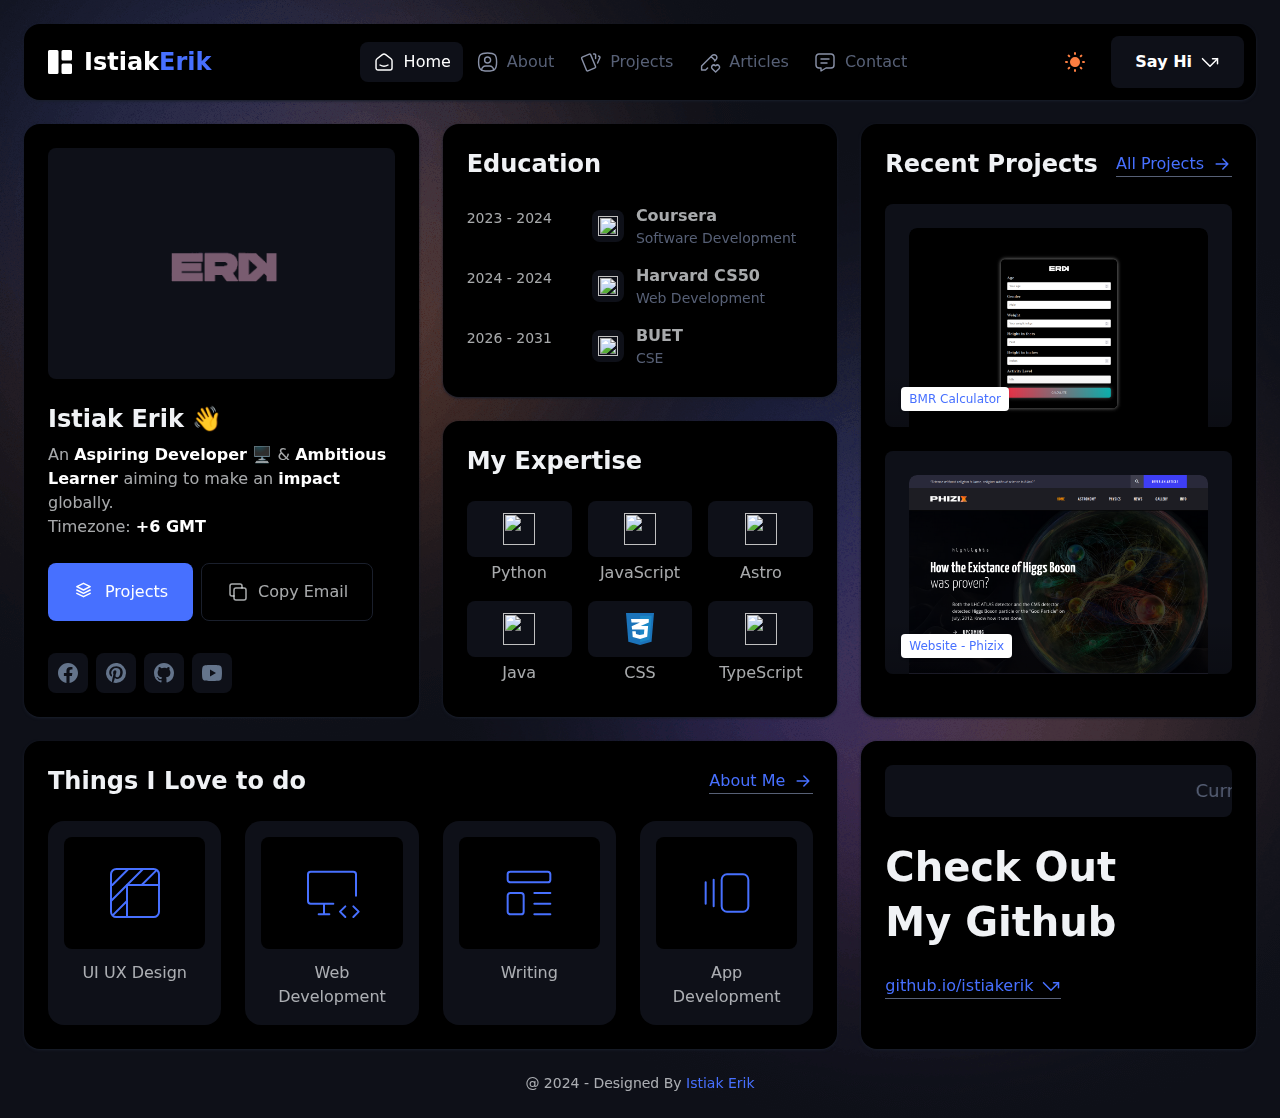
==== commit 8491d025: "Update index.html" ====
--- a/index.html
+++ b/index.html
@@ -51,7 +51,7 @@
                             </a>
                         </li>
                         <li class="group/menu-item ">
-                            <a href="about.html" class="group inline-flex items-center gap-2 rounded-lg px-3 py-2 text-center text-base font-medium text-muted transition hover:bg-light hover:text-dark group-[.active]/menu-item:bg-light group-[.active]/menu-item:text-dark dark:hover:bg-dark-2 dark:hover:text-white dark:group-[.active]/menu-item:bg-dark-2 dark:group-[.active]/menu-item:text-white">
+                            <a href="index.html" class="group inline-flex items-center gap-2 rounded-lg px-3 py-2 text-center text-base font-medium text-muted transition hover:bg-light hover:text-dark group-[.active]/menu-item:bg-light group-[.active]/menu-item:text-dark dark:hover:bg-dark-2 dark:hover:text-white dark:group-[.active]/menu-item:bg-dark-2 dark:group-[.active]/menu-item:text-white">
                                 <svg xmlns="http://www.w3.org/2000/svg" viewBox="0 0 20 20" fill="none" stroke="currentColor" stroke-linecap="round" stroke-linejoin="round" stroke-width="1.2" class="h-6 w-6 text-[#8991A7] transition group-hover:text-dark group-[.active]/menu-item:text-dark dark:group-hover:text-white dark:group-[.active]/menu-item:text-white">
                                     <path d="M10.5 10.833a2.5 2.5 0 1 0 0-5 2.5 2.5 0 0 0 0 5Z"></path>
                                     <path d="M10.5 2.5c6 0 7.5 1.5 7.5 7.5s-1.5 7.5-7.5 7.5S3 16 3 10s1.5-7.5 7.5-7.5Z"></path>
@@ -69,7 +69,7 @@
                             </a>
                         </li> -->
                         <li class="group/menu-item ">
-                            <a href="portfolio.html" class="group inline-flex items-center gap-2 rounded-lg px-3 py-2 text-center text-base font-medium text-muted transition hover:bg-light hover:text-dark group-[.active]/menu-item:bg-light group-[.active]/menu-item:text-dark dark:hover:bg-dark-2 dark:hover:text-white dark:group-[.active]/menu-item:bg-dark-2 dark:group-[.active]/menu-item:text-white">
+                            <a href="index.html" class="group inline-flex items-center gap-2 rounded-lg px-3 py-2 text-center text-base font-medium text-muted transition hover:bg-light hover:text-dark group-[.active]/menu-item:bg-light group-[.active]/menu-item:text-dark dark:hover:bg-dark-2 dark:hover:text-white dark:group-[.active]/menu-item:bg-dark-2 dark:group-[.active]/menu-item:text-white">
                                 <svg xmlns="http://www.w3.org/2000/svg" viewBox="0 0 20 20" fill="none" stroke="currentColor" stroke-linecap="round" stroke-linejoin="round" stroke-width="1.2" class="h-6 w-6 text-[#8991A7] transition group-hover:text-dark group-[.active]/menu-item:text-dark dark:group-hover:text-white dark:group-[.active]/menu-item:text-white">
                                     <path d="m3.503 5.998 5.949-2.591a.8.8 0 0 1 1.058.439l4.103 9.918a.834.834 0 0 1-.428 1.087l-5.948 2.59a.8.8 0 0 1-1.059-.438l-4.103-9.92a.833.833 0 0 1 .428-1.085ZM13 3.333h.833a.833.833 0 0 1 .834.834v2.916M17.167 5c.22.093.433.18.64.263a.833.833 0 0 1 .442 1.092l-1.915 4.478"></path>
                                 </svg>
@@ -77,7 +77,7 @@
                             </a>
                         </li>
                         <li class="group/menu-item ">
-                            <a href="blogs.html" class="group inline-flex items-center gap-2 rounded-lg px-3 py-2 text-center text-base font-medium text-muted transition hover:bg-light hover:text-dark group-[.active]/menu-item:bg-light group-[.active]/menu-item:text-dark dark:hover:bg-dark-2 dark:hover:text-white dark:group-[.active]/menu-item:bg-dark-2 dark:group-[.active]/menu-item:text-white">
+                            <a href="index.html" class="group inline-flex items-center gap-2 rounded-lg px-3 py-2 text-center text-base font-medium text-muted transition hover:bg-light hover:text-dark group-[.active]/menu-item:bg-light group-[.active]/menu-item:text-dark dark:hover:bg-dark-2 dark:hover:text-white dark:group-[.active]/menu-item:bg-dark-2 dark:group-[.active]/menu-item:text-white">
                                 <svg xmlns="http://www.w3.org/2000/svg" viewBox="0 0 20 20" fill="none" stroke="currentColor" stroke-linecap="round" stroke-linejoin="round" stroke-width="1.2" class="h-6 w-6 text-[#8991A7] transition group-hover:text-dark group-[.active]/menu-item:text-dark dark:group-hover:text-white dark:group-[.active]/menu-item:text-white">
                                     <path d="m14.667 9.167 1.25-1.25a2.357 2.357 0 1 0-3.333-3.334l-8.75 8.75v3.334h3.333L8.834 15m2.916-9.583 3.333 3.333m.417 9.583 2.792-2.736a1.785 1.785 0 0 0 .004-2.56 1.87 1.87 0 0 0-2.608-.005l-.186.184-.186-.184a1.869 1.869 0 0 0-2.607-.005 1.787 1.787 0 0 0-.005 2.56l2.796 2.746Z"></path>
                                 </svg>
@@ -85,7 +85,7 @@
                             </a>
                         </li>
                         <li class="group/menu-item ">
-                            <a href="contact.html" class="group inline-flex items-center gap-2 rounded-lg px-3 py-2 text-center text-base font-medium text-muted transition hover:bg-light hover:text-dark group-[.active]/menu-item:bg-light group-[.active]/menu-item:text-dark dark:hover:bg-dark-2 dark:hover:text-white dark:group-[.active]/menu-item:bg-dark-2 dark:group-[.active]/menu-item:text-white">
+                            <a href="index.html" class="group inline-flex items-center gap-2 rounded-lg px-3 py-2 text-center text-base font-medium text-muted transition hover:bg-light hover:text-dark group-[.active]/menu-item:bg-light group-[.active]/menu-item:text-dark dark:hover:bg-dark-2 dark:hover:text-white dark:group-[.active]/menu-item:bg-dark-2 dark:group-[.active]/menu-item:text-white">
                                 <svg xmlns="http://www.w3.org/2000/svg" viewBox="0 0 20 20" fill="none" stroke="currentColor" stroke-linecap="round" stroke-linejoin="round" stroke-width="1.2" class="h-6 w-6 text-[#8991A7] transition group-hover:text-dark group-[.active]/menu-item:text-dark dark:group-hover:text-white dark:group-[.active]/menu-item:text-white">
                                     <path d="M6.667 7.5h6.666m-6.666 3.333h5M15 3.333a2.5 2.5 0 0 1 2.5 2.5V12.5A2.5 2.5 0 0 1 15 15h-4.167l-4.166 2.5V15H5a2.5 2.5 0 0 1-2.5-2.5V5.833a2.5 2.5 0 0 1 2.5-2.5h10Z"></path>
                                 </svg>
@@ -110,7 +110,7 @@
                             </button>
                         </div>
 
-                        <a href="contact.html" class="inline-flex items-center gap-2 rounded-lg bg-dark px-6 py-4 text-center text-base font-semibold leading-tight text-white transition hover:bg-primary dark:bg-dark-2 dark:text-white dark:hover:bg-primary dark:hover:text-white">
+                        <a href="index.html" class="inline-flex items-center gap-2 rounded-lg bg-dark px-6 py-4 text-center text-base font-semibold leading-tight text-white transition hover:bg-primary dark:bg-dark-2 dark:text-white dark:hover:bg-primary dark:hover:text-white">
                             <span>Say Hi</span>
                             <svg xmlns="http://www.w3.org/2000/svg" fill="none" viewBox="0 0 20 20" stroke="currentColor" stroke-linecap="round" stroke-linejoin="round" stroke-width="1.5" class="h-5 w-5">
                                 <path d="M17.5 11.667v-5h-5"></path>
@@ -156,7 +156,7 @@
                         </a>
                     </li>
                     <li class="group/menu-item ">
-                        <a href="about.html" class="group inline-flex w-full items-center gap-2 rounded-lg px-3 py-2 text-center text-base font-medium text-muted transition hover:bg-light hover:text-dark group-[.active]/menu-item:bg-light group-[.active]/menu-item:text-dark dark:hover:bg-dark-2 dark:hover:text-white dark:group-[.active]/menu-item:bg-dark-2 dark:group-[.active]/menu-item:text-white">
+                        <a href="index.html" class="group inline-flex w-full items-center gap-2 rounded-lg px-3 py-2 text-center text-base font-medium text-muted transition hover:bg-light hover:text-dark group-[.active]/menu-item:bg-light group-[.active]/menu-item:text-dark dark:hover:bg-dark-2 dark:hover:text-white dark:group-[.active]/menu-item:bg-dark-2 dark:group-[.active]/menu-item:text-white">
                             <svg xmlns="http://www.w3.org/2000/svg" viewBox="0 0 20 20" fill="none" stroke="currentColor" stroke-linecap="round" stroke-linejoin="round" stroke-width="1.2" class="h-6 w-6 text-[#8991A7] transition group-hover:text-dark group-[.active]/menu-item:text-dark dark:group-hover:text-white dark:group-[.active]/menu-item:text-white">
                                 <path d="M10.5 10.833a2.5 2.5 0 1 0 0-5 2.5 2.5 0 0 0 0 5Z"></path>
                                 <path d="M10.5 2.5c6 0 7.5 1.5 7.5 7.5s-1.5 7.5-7.5 7.5S3 16 3 10s1.5-7.5 7.5-7.5Z"></path>
@@ -174,7 +174,7 @@
                         </a>
                     </li> -->
                     <li class="group/menu-item ">
-                        <a href="portfolio.html" class="group inline-flex w-full items-center gap-2 rounded-lg px-3 py-2 text-center text-base font-medium text-muted transition hover:bg-light hover:text-dark group-[.active]/menu-item:bg-light group-[.active]/menu-item:text-dark dark:hover:bg-dark-2 dark:hover:text-white dark:group-[.active]/menu-item:bg-dark-2 dark:group-[.active]/menu-item:text-white">
+                        <a href="index.html" class="group inline-flex w-full items-center gap-2 rounded-lg px-3 py-2 text-center text-base font-medium text-muted transition hover:bg-light hover:text-dark group-[.active]/menu-item:bg-light group-[.active]/menu-item:text-dark dark:hover:bg-dark-2 dark:hover:text-white dark:group-[.active]/menu-item:bg-dark-2 dark:group-[.active]/menu-item:text-white">
                             <svg xmlns="http://www.w3.org/2000/svg" viewBox="0 0 20 20" fill="none" stroke="currentColor" stroke-linecap="round" stroke-linejoin="round" stroke-width="1.2" class="h-6 w-6 text-[#8991A7] transition group-hover:text-dark group-[.active]/menu-item:text-dark dark:group-hover:text-white dark:group-[.active]/menu-item:text-white">
                                 <path d="m3.503 5.998 5.949-2.591a.8.8 0 0 1 1.058.439l4.103 9.918a.834.834 0 0 1-.428 1.087l-5.948 2.59a.8.8 0 0 1-1.059-.438l-4.103-9.92a.833.833 0 0 1 .428-1.085ZM13 3.333h.833a.833.833 0 0 1 .834.834v2.916M17.167 5c.22.093.433.18.64.263a.833.833 0 0 1 .442 1.092l-1.915 4.478"></path>
                             </svg>
@@ -190,7 +190,7 @@
                         </a>
                     </li>
                     <li class="group/menu-item ">
-                        <a href="contact.html" class="group inline-flex w-full items-center gap-2 rounded-lg px-3 py-2 text-center text-base font-medium text-muted transition hover:bg-light hover:text-dark group-[.active]/menu-item:bg-light group-[.active]/menu-item:text-dark dark:hover:bg-dark-2 dark:hover:text-white dark:group-[.active]/menu-item:bg-dark-2 dark:group-[.active]/menu-item:text-white">
+                        <a href="index.html" class="group inline-flex w-full items-center gap-2 rounded-lg px-3 py-2 text-center text-base font-medium text-muted transition hover:bg-light hover:text-dark group-[.active]/menu-item:bg-light group-[.active]/menu-item:text-dark dark:hover:bg-dark-2 dark:hover:text-white dark:group-[.active]/menu-item:bg-dark-2 dark:group-[.active]/menu-item:text-white">
                             <svg xmlns="http://www.w3.org/2000/svg" viewBox="0 0 20 20" fill="none" stroke="currentColor" stroke-linecap="round" stroke-linejoin="round" stroke-width="1.2" class="h-6 w-6 text-[#8991A7] transition group-hover:text-dark group-[.active]/menu-item:text-dark dark:group-hover:text-white dark:group-[.active]/menu-item:text-white">
                                 <path d="M6.667 7.5h6.666m-6.666 3.333h5M15 3.333a2.5 2.5 0 0 1 2.5 2.5V12.5A2.5 2.5 0 0 1 15 15h-4.167l-4.166 2.5V15H5a2.5 2.5 0 0 1-2.5-2.5V5.833a2.5 2.5 0 0 1 2.5-2.5h10Z"></path>
                             </svg>
@@ -216,7 +216,7 @@
                         <span>Change appearance</span>
                     </button>
 
-                    <a href="contact.html" class="inline-flex w-full items-center justify-center gap-2 rounded-lg bg-dark px-6 py-4 text-center text-base font-semibold leading-tight text-white transition hover:bg-primary dark:bg-dark-2 dark:text-white dark:hover:bg-primary dark:hover:text-white">
+                    <a href="index.html" class="inline-flex w-full items-center justify-center gap-2 rounded-lg bg-dark px-6 py-4 text-center text-base font-semibold leading-tight text-white transition hover:bg-primary dark:bg-dark-2 dark:text-white dark:hover:bg-primary dark:hover:text-white">
                         <span>Say Hi</span>
                         <svg xmlns="http://www.w3.org/2000/svg" fill="none" viewBox="0 0 20 20" stroke="currentColor" stroke-linecap="round" stroke-linejoin="round" stroke-width="1.5" class="h-5 w-5">
                             <path d="M17.5 11.667v-5h-5"></path>
@@ -253,7 +253,7 @@
 
                     <!-- CTA buttons -->
                     <div class="mt-6 flex flex-wrap gap-2">
-                        <a href="portfolio.html" class="inline-flex items-center gap-x-2 rounded-lg border border-transparent bg-primary px-6 py-4 font-medium text-white transition hover:bg-blue-600 focus:outline-none focus:ring disabled:pointer-events-none disabled:opacity-50">
+                        <a href="index.html" class="inline-flex items-center gap-x-2 rounded-lg border border-transparent bg-primary px-6 py-4 font-medium text-white transition hover:bg-blue-600 focus:outline-none focus:ring disabled:pointer-events-none disabled:opacity-50">
                             <svg xmlns="http://www.w3.org/2000/svg" viewBox="0 0 24 24" fill="none" stroke="currentColor" stroke-linecap="round" stroke-linejoin="round" stroke-width="1.5" class="h-6 w-6">
                                 <path d="M10.5 3.333 3.833 6.667 10.5 10l6.667-3.333L10.5 3.333ZM3.833 10l6.667 3.333L17.167 10M3.833 13.333l6.667 3.334 6.667-3.334"></path>
                             </svg>
@@ -655,7 +655,7 @@
             <div class="rounded-2xl bg-white p-6 shadow dark:bg-black dark:shadow-dark">
                 <div class="flex flex-wrap items-center justify-between gap-2">
                     <h3 class="text-2xl font-semibold dark:text-light">Recent Projects</h3>
-                    <a href="https://marveltheme.com/tf/html/bentofolio-preview/portfolio.html" class="inline-flex items-center justify-center gap-2 border-b text-center text-base text-primary transition hover:border-b-primary dark:border-b-muted dark:hover:border-b-primary">
+                    <a href="https://marveltheme.com/tf/html/bentofolio-preview/index.html" class="inline-flex items-center justify-center gap-2 border-b text-center text-base text-primary transition hover:border-b-primary dark:border-b-muted dark:hover:border-b-primary">
                         <span>All Projects</span>
                         <svg xmlns="http://www.w3.org/2000/svg" viewBox="0 0 20 20" fill="none" stroke="currentColor" stroke-linecap="round" stroke-linejoin="round" stroke-width="1.5" class="h-5 w-5">
                             <path d="M4.167 10h11.666m-4.999 5 5-5m-5-5 5 5"></path>
@@ -668,7 +668,7 @@
                         <div class="relative aspect-6/4 overflow-hidden rounded-t-lg">
                             <img src="index_files/project-1.png" alt="" class="h-full w-full rounded-t-lg object-cover object-top transition">
 
-                            <a href="portfolio.html" data-gall="project-gallry-1" class="project-gallery-link absolute left-1/2 top-1/2 grid h-10 w-10 -translate-x-1/2 -translate-y-1/2 place-content-center rounded-full bg-white text-primary shadow-lg transition lg:invisible lg:-translate-y-[40%] lg:opacity-0 lg:group-hover:visible lg:group-hover:-translate-y-1/2 lg:group-hover:opacity-100 vbox-item">
+                            <a href="index.html" data-gall="project-gallry-1" class="project-gallery-link absolute left-1/2 top-1/2 grid h-10 w-10 -translate-x-1/2 -translate-y-1/2 place-content-center rounded-full bg-white text-primary shadow-lg transition lg:invisible lg:-translate-y-[40%] lg:opacity-0 lg:group-hover:visible lg:group-hover:-translate-y-1/2 lg:group-hover:opacity-100 vbox-item">
                                 <svg xmlns="http://www.w3.org/2000/svg" viewBox="0 0 20 20" fill="none" stroke="currentColor" stroke-linecap="round" stroke-linejoin="round" stroke-width="1.5" class="h-6 w-6">
                                     <path d="M10 4.167v11.666M4.167 10h11.666"></path>
                                 </svg>
@@ -685,7 +685,7 @@
                         <div class="relative aspect-6/4 overflow-hidden rounded-t-lg">
                             <img src="index_files/project-2.png" alt="" class="h-full w-full rounded-t-lg object-cover object-top transition">
 
-                            <a href="portfolio.html" data-gall="project-gallry-2" class="project-gallery-link absolute left-1/2 top-1/2 grid h-10 w-10 -translate-x-1/2 -translate-y-1/2 place-content-center rounded-full bg-white text-primary shadow-lg transition lg:invisible lg:-translate-y-[40%] lg:opacity-0 lg:group-hover:visible lg:group-hover:-translate-y-1/2 lg:group-hover:opacity-100 vbox-item">
+                            <a href="index.html" data-gall="project-gallry-2" class="project-gallery-link absolute left-1/2 top-1/2 grid h-10 w-10 -translate-x-1/2 -translate-y-1/2 place-content-center rounded-full bg-white text-primary shadow-lg transition lg:invisible lg:-translate-y-[40%] lg:opacity-0 lg:group-hover:visible lg:group-hover:-translate-y-1/2 lg:group-hover:opacity-100 vbox-item">
                                 <svg xmlns="http://www.w3.org/2000/svg" viewBox="0 0 20 20" fill="none" stroke="currentColor" stroke-linecap="round" stroke-linejoin="round" stroke-width="1.5" class="h-6 w-6">
                                     <path d="M10 4.167v11.666M4.167 10h11.666"></path>
                                 </svg>
@@ -817,4 +817,4 @@
 
 
 
-</body></html>+</body></html>
--- a/index_files/css2.css
+++ b/index_files/css2.css
@@ -0,0 +1,200 @@
+/* cyrillic-ext */
+@font-face {
+  font-family: 'Bricolage Grotesque';
+  font-style: normal;
+  font-weight: 300;
+  font-stretch: 100%;
+  font-display: swap;
+  src: url(https://fonts.gstatic.com/s/bricolagegrotesque/v2/3y9K6as8bTXq_nANBjzKo3IeZx8z6up5BeSl9D4dj_x9PpZBMlGFInHEVA.woff2) format('woff2');
+  unicode-range: U+0460-052F, U+1C80-1C88, U+20B4, U+2DE0-2DFF, U+A640-A69F, U+FE2E-FE2F;
+}
+/* vietnamese */
+@font-face {
+  font-family: 'Bricolage Grotesque';
+  font-style: normal;
+  font-weight: 300;
+  font-stretch: 100%;
+  font-display: swap;
+  src: url(https://fonts.gstatic.com/s/bricolagegrotesque/v2/3y9K6as8bTXq_nANBjzKo3IeZx8z6up5BeSl9D4dj_x9PpZBMlGHInHEVA.woff2) format('woff2');
+  unicode-range: U+0102-0103, U+0110-0111, U+0128-0129, U+0168-0169, U+01A0-01A1, U+01AF-01B0, U+0300-0301, U+0303-0304, U+0308-0309, U+0323, U+0329, U+1EA0-1EF9, U+20AB;
+}
+/* latin-ext */
+@font-face {
+  font-family: 'Bricolage Grotesque';
+  font-style: normal;
+  font-weight: 300;
+  font-stretch: 100%;
+  font-display: swap;
+  src: url(https://fonts.gstatic.com/s/bricolagegrotesque/v2/3y9K6as8bTXq_nANBjzKo3IeZx8z6up5BeSl9D4dj_x9PpZBMlGGInHEVA.woff2) format('woff2');
+  unicode-range: U+0100-02AF, U+0304, U+0308, U+0329, U+1E00-1E9F, U+1EF2-1EFF, U+2020, U+20A0-20AB, U+20AD-20C0, U+2113, U+2C60-2C7F, U+A720-A7FF;
+}
+/* latin */
+@font-face {
+  font-family: 'Bricolage Grotesque';
+  font-style: normal;
+  font-weight: 300;
+  font-stretch: 100%;
+  font-display: swap;
+  src: url(https://fonts.gstatic.com/s/bricolagegrotesque/v2/3y9K6as8bTXq_nANBjzKo3IeZx8z6up5BeSl9D4dj_x9PpZBMlGIInE.woff2) format('woff2');
+  unicode-range: U+0000-00FF, U+0131, U+0152-0153, U+02BB-02BC, U+02C6, U+02DA, U+02DC, U+0304, U+0308, U+0329, U+2000-206F, U+2074, U+20AC, U+2122, U+2191, U+2193, U+2212, U+2215, U+FEFF, U+FFFD;
+}
+/* cyrillic-ext */
+@font-face {
+  font-family: 'Bricolage Grotesque';
+  font-style: normal;
+  font-weight: 400;
+  font-stretch: 100%;
+  font-display: swap;
+  src: url(https://fonts.gstatic.com/s/bricolagegrotesque/v2/3y9K6as8bTXq_nANBjzKo3IeZx8z6up5BeSl9D4dj_x9PpZBMlGFInHEVA.woff2) format('woff2');
+  unicode-range: U+0460-052F, U+1C80-1C88, U+20B4, U+2DE0-2DFF, U+A640-A69F, U+FE2E-FE2F;
+}
+/* vietnamese */
+@font-face {
+  font-family: 'Bricolage Grotesque';
+  font-style: normal;
+  font-weight: 400;
+  font-stretch: 100%;
+  font-display: swap;
+  src: url(https://fonts.gstatic.com/s/bricolagegrotesque/v2/3y9K6as8bTXq_nANBjzKo3IeZx8z6up5BeSl9D4dj_x9PpZBMlGHInHEVA.woff2) format('woff2');
+  unicode-range: U+0102-0103, U+0110-0111, U+0128-0129, U+0168-0169, U+01A0-01A1, U+01AF-01B0, U+0300-0301, U+0303-0304, U+0308-0309, U+0323, U+0329, U+1EA0-1EF9, U+20AB;
+}
+/* latin-ext */
+@font-face {
+  font-family: 'Bricolage Grotesque';
+  font-style: normal;
+  font-weight: 400;
+  font-stretch: 100%;
+  font-display: swap;
+  src: url(https://fonts.gstatic.com/s/bricolagegrotesque/v2/3y9K6as8bTXq_nANBjzKo3IeZx8z6up5BeSl9D4dj_x9PpZBMlGGInHEVA.woff2) format('woff2');
+  unicode-range: U+0100-02AF, U+0304, U+0308, U+0329, U+1E00-1E9F, U+1EF2-1EFF, U+2020, U+20A0-20AB, U+20AD-20C0, U+2113, U+2C60-2C7F, U+A720-A7FF;
+}
+/* latin */
+@font-face {
+  font-family: 'Bricolage Grotesque';
+  font-style: normal;
+  font-weight: 400;
+  font-stretch: 100%;
+  font-display: swap;
+  src: url(https://fonts.gstatic.com/s/bricolagegrotesque/v2/3y9K6as8bTXq_nANBjzKo3IeZx8z6up5BeSl9D4dj_x9PpZBMlGIInE.woff2) format('woff2');
+  unicode-range: U+0000-00FF, U+0131, U+0152-0153, U+02BB-02BC, U+02C6, U+02DA, U+02DC, U+0304, U+0308, U+0329, U+2000-206F, U+2074, U+20AC, U+2122, U+2191, U+2193, U+2212, U+2215, U+FEFF, U+FFFD;
+}
+/* cyrillic-ext */
+@font-face {
+  font-family: 'Bricolage Grotesque';
+  font-style: normal;
+  font-weight: 500;
+  font-stretch: 100%;
+  font-display: swap;
+  src: url(https://fonts.gstatic.com/s/bricolagegrotesque/v2/3y9K6as8bTXq_nANBjzKo3IeZx8z6up5BeSl9D4dj_x9PpZBMlGFInHEVA.woff2) format('woff2');
+  unicode-range: U+0460-052F, U+1C80-1C88, U+20B4, U+2DE0-2DFF, U+A640-A69F, U+FE2E-FE2F;
+}
+/* vietnamese */
+@font-face {
+  font-family: 'Bricolage Grotesque';
+  font-style: normal;
+  font-weight: 500;
+  font-stretch: 100%;
+  font-display: swap;
+  src: url(https://fonts.gstatic.com/s/bricolagegrotesque/v2/3y9K6as8bTXq_nANBjzKo3IeZx8z6up5BeSl9D4dj_x9PpZBMlGHInHEVA.woff2) format('woff2');
+  unicode-range: U+0102-0103, U+0110-0111, U+0128-0129, U+0168-0169, U+01A0-01A1, U+01AF-01B0, U+0300-0301, U+0303-0304, U+0308-0309, U+0323, U+0329, U+1EA0-1EF9, U+20AB;
+}
+/* latin-ext */
+@font-face {
+  font-family: 'Bricolage Grotesque';
+  font-style: normal;
+  font-weight: 500;
+  font-stretch: 100%;
+  font-display: swap;
+  src: url(https://fonts.gstatic.com/s/bricolagegrotesque/v2/3y9K6as8bTXq_nANBjzKo3IeZx8z6up5BeSl9D4dj_x9PpZBMlGGInHEVA.woff2) format('woff2');
+  unicode-range: U+0100-02AF, U+0304, U+0308, U+0329, U+1E00-1E9F, U+1EF2-1EFF, U+2020, U+20A0-20AB, U+20AD-20C0, U+2113, U+2C60-2C7F, U+A720-A7FF;
+}
+/* latin */
+@font-face {
+  font-family: 'Bricolage Grotesque';
+  font-style: normal;
+  font-weight: 500;
+  font-stretch: 100%;
+  font-display: swap;
+  src: url(https://fonts.gstatic.com/s/bricolagegrotesque/v2/3y9K6as8bTXq_nANBjzKo3IeZx8z6up5BeSl9D4dj_x9PpZBMlGIInE.woff2) format('woff2');
+  unicode-range: U+0000-00FF, U+0131, U+0152-0153, U+02BB-02BC, U+02C6, U+02DA, U+02DC, U+0304, U+0308, U+0329, U+2000-206F, U+2074, U+20AC, U+2122, U+2191, U+2193, U+2212, U+2215, U+FEFF, U+FFFD;
+}
+/* cyrillic-ext */
+@font-face {
+  font-family: 'Bricolage Grotesque';
+  font-style: normal;
+  font-weight: 600;
+  font-stretch: 100%;
+  font-display: swap;
+  src: url(https://fonts.gstatic.com/s/bricolagegrotesque/v2/3y9K6as8bTXq_nANBjzKo3IeZx8z6up5BeSl9D4dj_x9PpZBMlGFInHEVA.woff2) format('woff2');
+  unicode-range: U+0460-052F, U+1C80-1C88, U+20B4, U+2DE0-2DFF, U+A640-A69F, U+FE2E-FE2F;
+}
+/* vietnamese */
+@font-face {
+  font-family: 'Bricolage Grotesque';
+  font-style: normal;
+  font-weight: 600;
+  font-stretch: 100%;
+  font-display: swap;
+  src: url(https://fonts.gstatic.com/s/bricolagegrotesque/v2/3y9K6as8bTXq_nANBjzKo3IeZx8z6up5BeSl9D4dj_x9PpZBMlGHInHEVA.woff2) format('woff2');
+  unicode-range: U+0102-0103, U+0110-0111, U+0128-0129, U+0168-0169, U+01A0-01A1, U+01AF-01B0, U+0300-0301, U+0303-0304, U+0308-0309, U+0323, U+0329, U+1EA0-1EF9, U+20AB;
+}
+/* latin-ext */
+@font-face {
+  font-family: 'Bricolage Grotesque';
+  font-style: normal;
+  font-weight: 600;
+  font-stretch: 100%;
+  font-display: swap;
+  src: url(https://fonts.gstatic.com/s/bricolagegrotesque/v2/3y9K6as8bTXq_nANBjzKo3IeZx8z6up5BeSl9D4dj_x9PpZBMlGGInHEVA.woff2) format('woff2');
+  unicode-range: U+0100-02AF, U+0304, U+0308, U+0329, U+1E00-1E9F, U+1EF2-1EFF, U+2020, U+20A0-20AB, U+20AD-20C0, U+2113, U+2C60-2C7F, U+A720-A7FF;
+}
+/* latin */
+@font-face {
+  font-family: 'Bricolage Grotesque';
+  font-style: normal;
+  font-weight: 600;
+  font-stretch: 100%;
+  font-display: swap;
+  src: url(https://fonts.gstatic.com/s/bricolagegrotesque/v2/3y9K6as8bTXq_nANBjzKo3IeZx8z6up5BeSl9D4dj_x9PpZBMlGIInE.woff2) format('woff2');
+  unicode-range: U+0000-00FF, U+0131, U+0152-0153, U+02BB-02BC, U+02C6, U+02DA, U+02DC, U+0304, U+0308, U+0329, U+2000-206F, U+2074, U+20AC, U+2122, U+2191, U+2193, U+2212, U+2215, U+FEFF, U+FFFD;
+}
+/* cyrillic-ext */
+@font-face {
+  font-family: 'Bricolage Grotesque';
+  font-style: normal;
+  font-weight: 700;
+  font-stretch: 100%;
+  font-display: swap;
+  src: url(https://fonts.gstatic.com/s/bricolagegrotesque/v2/3y9K6as8bTXq_nANBjzKo3IeZx8z6up5BeSl9D4dj_x9PpZBMlGFInHEVA.woff2) format('woff2');
+  unicode-range: U+0460-052F, U+1C80-1C88, U+20B4, U+2DE0-2DFF, U+A640-A69F, U+FE2E-FE2F;
+}
+/* vietnamese */
+@font-face {
+  font-family: 'Bricolage Grotesque';
+  font-style: normal;
+  font-weight: 700;
+  font-stretch: 100%;
+  font-display: swap;
+  src: url(https://fonts.gstatic.com/s/bricolagegrotesque/v2/3y9K6as8bTXq_nANBjzKo3IeZx8z6up5BeSl9D4dj_x9PpZBMlGHInHEVA.woff2) format('woff2');
+  unicode-range: U+0102-0103, U+0110-0111, U+0128-0129, U+0168-0169, U+01A0-01A1, U+01AF-01B0, U+0300-0301, U+0303-0304, U+0308-0309, U+0323, U+0329, U+1EA0-1EF9, U+20AB;
+}
+/* latin-ext */
+@font-face {
+  font-family: 'Bricolage Grotesque';
+  font-style: normal;
+  font-weight: 700;
+  font-stretch: 100%;
+  font-display: swap;
+  src: url(https://fonts.gstatic.com/s/bricolagegrotesque/v2/3y9K6as8bTXq_nANBjzKo3IeZx8z6up5BeSl9D4dj_x9PpZBMlGGInHEVA.woff2) format('woff2');
+  unicode-range: U+0100-02AF, U+0304, U+0308, U+0329, U+1E00-1E9F, U+1EF2-1EFF, U+2020, U+20A0-20AB, U+20AD-20C0, U+2113, U+2C60-2C7F, U+A720-A7FF;
+}
+/* latin */
+@font-face {
+  font-family: 'Bricolage Grotesque';
+  font-style: normal;
+  font-weight: 700;
+  font-stretch: 100%;
+  font-display: swap;
+  src: url(https://fonts.gstatic.com/s/bricolagegrotesque/v2/3y9K6as8bTXq_nANBjzKo3IeZx8z6up5BeSl9D4dj_x9PpZBMlGIInE.woff2) format('woff2');
+  unicode-range: U+0000-00FF, U+0131, U+0152-0153, U+02BB-02BC, U+02C6, U+02DA, U+02DC, U+0304, U+0308, U+0329, U+2000-206F, U+2074, U+20AC, U+2122, U+2191, U+2193, U+2212, U+2215, U+FEFF, U+FFFD;
+}
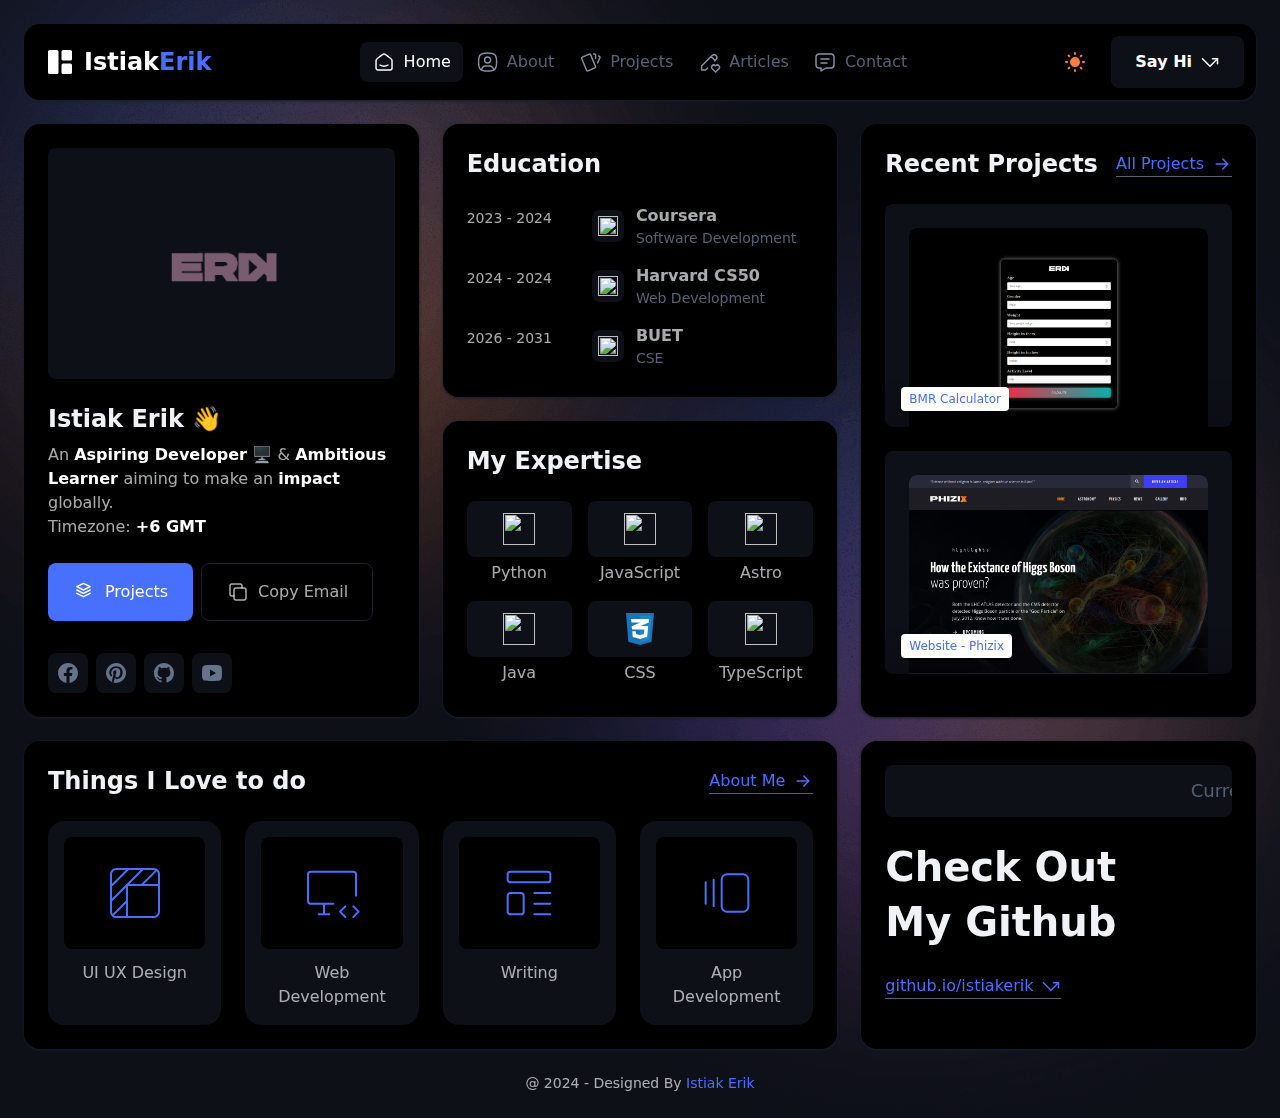
==== commit c94a3794: "Update index.html" ====
--- a/index.html
+++ b/index.html
@@ -61,7 +61,7 @@
                             </a>
                         </li>
                         <!-- <li class="group/menu-item ">
-                            <a href="services.html" class="group inline-flex items-center gap-2 rounded-lg px-3 py-2 text-center text-base font-medium text-muted transition hover:bg-light hover:text-dark group-[.active]/menu-item:bg-light group-[.active]/menu-item:text-dark dark:hover:bg-dark-2 dark:hover:text-white dark:group-[.active]/menu-item:bg-dark-2 dark:group-[.active]/menu-item:text-white">
+                            <a href="index.html" class="group inline-flex items-center gap-2 rounded-lg px-3 py-2 text-center text-base font-medium text-muted transition hover:bg-light hover:text-dark group-[.active]/menu-item:bg-light group-[.active]/menu-item:text-dark dark:hover:bg-dark-2 dark:hover:text-white dark:group-[.active]/menu-item:bg-dark-2 dark:group-[.active]/menu-item:text-white">
                                 <svg xmlns="http://www.w3.org/2000/svg" viewBox="0 0 20 20" fill="none" stroke="currentColor" stroke-linecap="round" stroke-linejoin="round" stroke-width="1.2" class="h-6 w-6 text-[#8991A7] transition group-hover:text-dark group-[.active]/menu-item:text-dark dark:group-hover:text-white dark:group-[.active]/menu-item:text-white">
                                     <path d="M10.5 3.333 3.833 6.667 10.5 10l6.667-3.333L10.5 3.333ZM3.833 10l6.667 3.333L17.167 10M3.833 13.333l6.667 3.334 6.667-3.334"></path>
                                 </svg>
@@ -166,7 +166,7 @@
                         </a>
                     </li>
                     <!-- <li class="group/menu-item ">
-                        <a href="services.html" class="group inline-flex w-full items-center gap-2 rounded-lg px-3 py-2 text-center text-base font-medium text-muted transition hover:bg-light hover:text-dark group-[.active]/menu-item:bg-light group-[.active]/menu-item:text-dark dark:hover:bg-dark-2 dark:hover:text-white dark:group-[.active]/menu-item:bg-dark-2 dark:group-[.active]/menu-item:text-white">
+                        <a href="index.html" class="group inline-flex w-full items-center gap-2 rounded-lg px-3 py-2 text-center text-base font-medium text-muted transition hover:bg-light hover:text-dark group-[.active]/menu-item:bg-light group-[.active]/menu-item:text-dark dark:hover:bg-dark-2 dark:hover:text-white dark:group-[.active]/menu-item:bg-dark-2 dark:group-[.active]/menu-item:text-white">
                             <svg xmlns="http://www.w3.org/2000/svg" viewBox="0 0 20 20" fill="none" stroke="currentColor" stroke-linecap="round" stroke-linejoin="round" stroke-width="1.2" class="h-6 w-6 text-[#8991A7] transition group-hover:text-dark group-[.active]/menu-item:text-dark dark:group-hover:text-white dark:group-[.active]/menu-item:text-white">
                                 <path d="M10.5 3.333 3.833 6.667 10.5 10l6.667-3.333L10.5 3.333ZM3.833 10l6.667 3.333L17.167 10M3.833 13.333l6.667 3.334 6.667-3.334"></path>
                             </svg>
@@ -705,7 +705,7 @@
             <div class="rounded-2xl bg-white p-6 shadow dark:bg-black dark:shadow-dark lg:col-span-2">
                 <div class="flex flex-wrap items-center justify-between gap-2">
                     <h3 class="text-2xl font-semibold dark:text-light">Things I Love to do</h3>
-                    <a href="https://marveltheme.com/tf/html/bentofolio-preview/services.html" class="inline-flex items-center justify-center gap-2 border-b text-center text-base text-primary transition hover:border-b-primary dark:border-b-muted dark:hover:border-b-primary">
+                    <a href="https://marveltheme.com/tf/html/bentofolio-preview/index.html" class="inline-flex items-center justify-center gap-2 border-b text-center text-base text-primary transition hover:border-b-primary dark:border-b-muted dark:hover:border-b-primary">
                         <span>About Me</span>
                         <svg xmlns="http://www.w3.org/2000/svg" viewBox="0 0 20 20" fill="none" stroke="currentColor" stroke-linecap="round" stroke-linejoin="round" stroke-width="1.5" class="h-5 w-5">
                             <path d="M4.167 10h11.666m-4.999 5 5-5m-5-5 5 5"></path>
@@ -770,7 +770,7 @@
 						My Github
                 </h2>
 
-                <a href="https://github.io/istiakerik" class="mt-6 inline-flex items-center justify-center gap-2 border-b text-center text-base text-primary transition hover:border-b-primary dark:border-b-muted dark:hover:border-b-primary">
+                <a href="https://github.com/IstiakErik" class="mt-6 inline-flex items-center justify-center gap-2 border-b text-center text-base text-primary transition hover:border-b-primary dark:border-b-muted dark:hover:border-b-primary">
                     <span>github.io/istiakerik</span>
                     <svg xmlns="http://www.w3.org/2000/svg" viewBox="0 0 20 20" fill="none" stroke="currentColor" stroke-linecap="round" stroke-linejoin="round" stroke-width="1.5" class="h-5 w-5">
                         <path d="M17.5 11.667v-5h-5"></path>
@@ -784,7 +784,7 @@
         <footer class="text-center">
             <p class="text-sm dark:text-light/70">
                 @ 2024 - Designed By
-                <a href="https://github.io/istiakerik" class="inline-block border-b border-b-transparent text-primary transition hover:border-b-primary hover:text-blue-600">
+                <a href="https://github.com/IstiakErik" class="inline-block border-b border-b-transparent text-primary transition hover:border-b-primary hover:text-blue-600">
                     Istiak Erik
                 </a>
             </p>
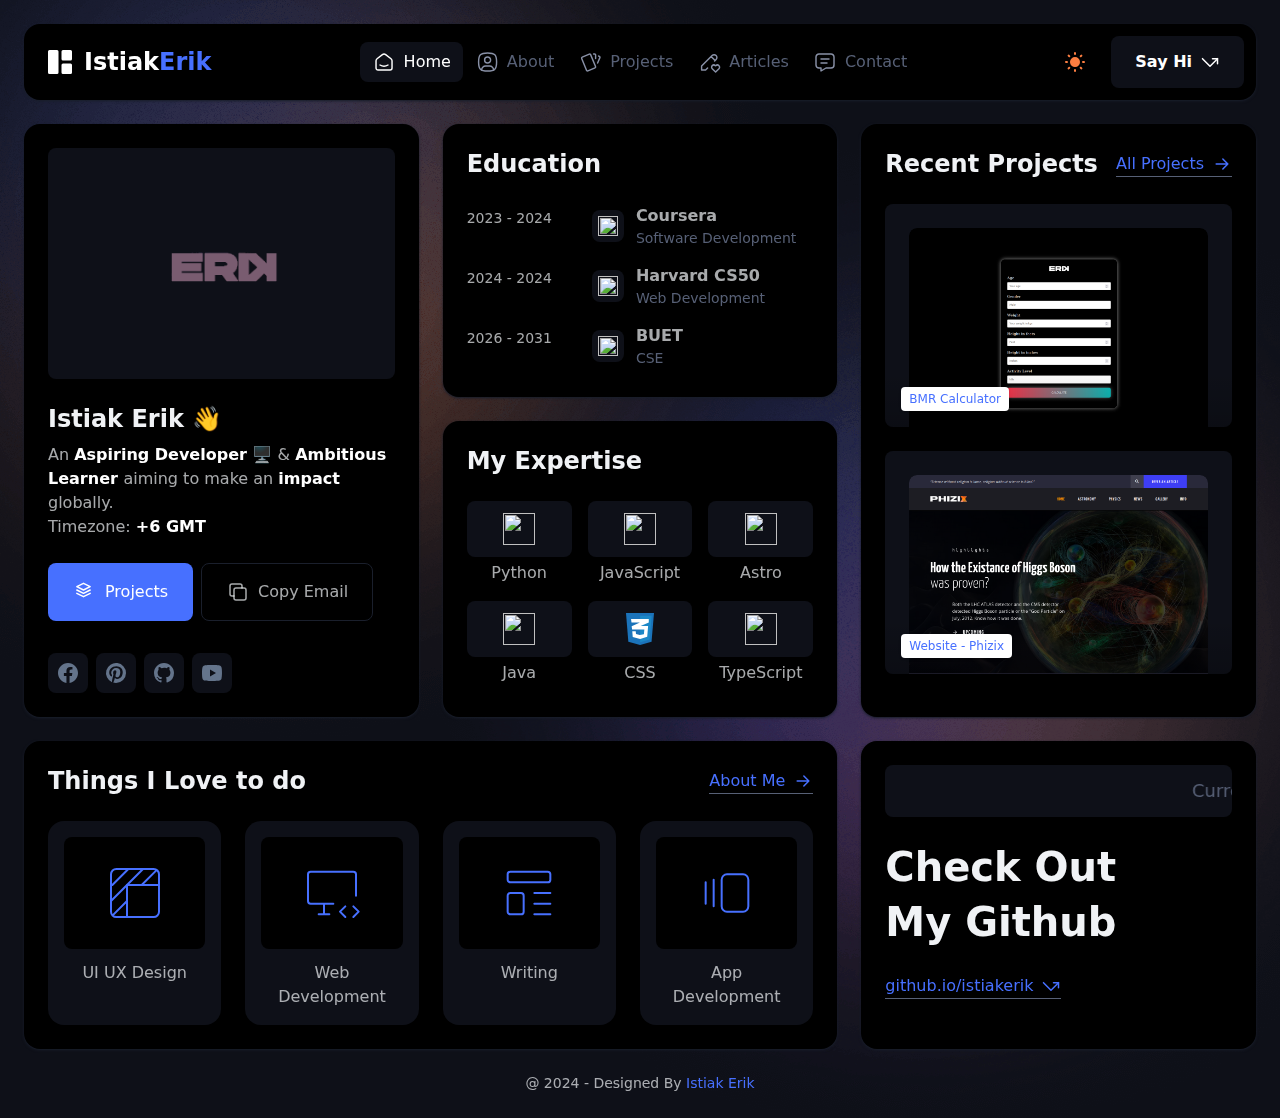
==== commit 89767757: "Update index.html" ====
--- a/index.html
+++ b/index.html
@@ -31,7 +31,7 @@
             <div class="">
                 <div class="flex items-center justify-between rounded-2xl bg-white p-3 shadow dark:bg-black dark:shadow-dark">
                     <!-- Logo -->
-                    <a href="https://marveltheme.com/tf/html/bentofolio-preview/index.html" class="inline-flex items-center gap-3 px-3 text-2xl font-semibold text-dark dark:text-white">
+                    <a href="https://istiakerik.github.io/" class="inline-flex items-center gap-3 px-3 text-2xl font-semibold text-dark dark:text-white">
                         <svg xmlns="http://www.w3.org/2000/svg" fill="none" viewBox="0 0 24 24" class="h-6 w-6">
                             <path fill="currentColor" d="M0 1.5A1.5 1.5 0 0 1 1.5 0H9a1.5 1.5 0 0 1 1.5 1.5v21A1.5 1.5 0 0 1 9 24H1.5A1.5 1.5 0 0 1 0 22.5v-21Zm13.5 0A1.5 1.5 0 0 1 15 0h7.5A1.5 1.5 0 0 1 24 1.5V9a1.5 1.5 0 0 1-1.5 1.5H15A1.5 1.5 0 0 1 13.5 9V1.5Zm0 13.5a1.5 1.5 0 0 1 1.5-1.5h7.5A1.5 1.5 0 0 1 24 15v7.5a1.5 1.5 0 0 1-1.5 1.5H15a1.5 1.5 0 0 1-1.5-1.5V15Z"></path>
                         </svg>
@@ -655,7 +655,7 @@
             <div class="rounded-2xl bg-white p-6 shadow dark:bg-black dark:shadow-dark">
                 <div class="flex flex-wrap items-center justify-between gap-2">
                     <h3 class="text-2xl font-semibold dark:text-light">Recent Projects</h3>
-                    <a href="https://marveltheme.com/tf/html/bentofolio-preview/index.html" class="inline-flex items-center justify-center gap-2 border-b text-center text-base text-primary transition hover:border-b-primary dark:border-b-muted dark:hover:border-b-primary">
+                    <a href="https://istiakerik.github.io/" class="inline-flex items-center justify-center gap-2 border-b text-center text-base text-primary transition hover:border-b-primary dark:border-b-muted dark:hover:border-b-primary">
                         <span>All Projects</span>
                         <svg xmlns="http://www.w3.org/2000/svg" viewBox="0 0 20 20" fill="none" stroke="currentColor" stroke-linecap="round" stroke-linejoin="round" stroke-width="1.5" class="h-5 w-5">
                             <path d="M4.167 10h11.666m-4.999 5 5-5m-5-5 5 5"></path>
@@ -705,7 +705,7 @@
             <div class="rounded-2xl bg-white p-6 shadow dark:bg-black dark:shadow-dark lg:col-span-2">
                 <div class="flex flex-wrap items-center justify-between gap-2">
                     <h3 class="text-2xl font-semibold dark:text-light">Things I Love to do</h3>
-                    <a href="https://marveltheme.com/tf/html/bentofolio-preview/index.html" class="inline-flex items-center justify-center gap-2 border-b text-center text-base text-primary transition hover:border-b-primary dark:border-b-muted dark:hover:border-b-primary">
+                    <a href="https://istiakerik.github.io/" class="inline-flex items-center justify-center gap-2 border-b text-center text-base text-primary transition hover:border-b-primary dark:border-b-muted dark:hover:border-b-primary">
                         <span>About Me</span>
                         <svg xmlns="http://www.w3.org/2000/svg" viewBox="0 0 20 20" fill="none" stroke="currentColor" stroke-linecap="round" stroke-linejoin="round" stroke-width="1.5" class="h-5 w-5">
                             <path d="M4.167 10h11.666m-4.999 5 5-5m-5-5 5 5"></path>
